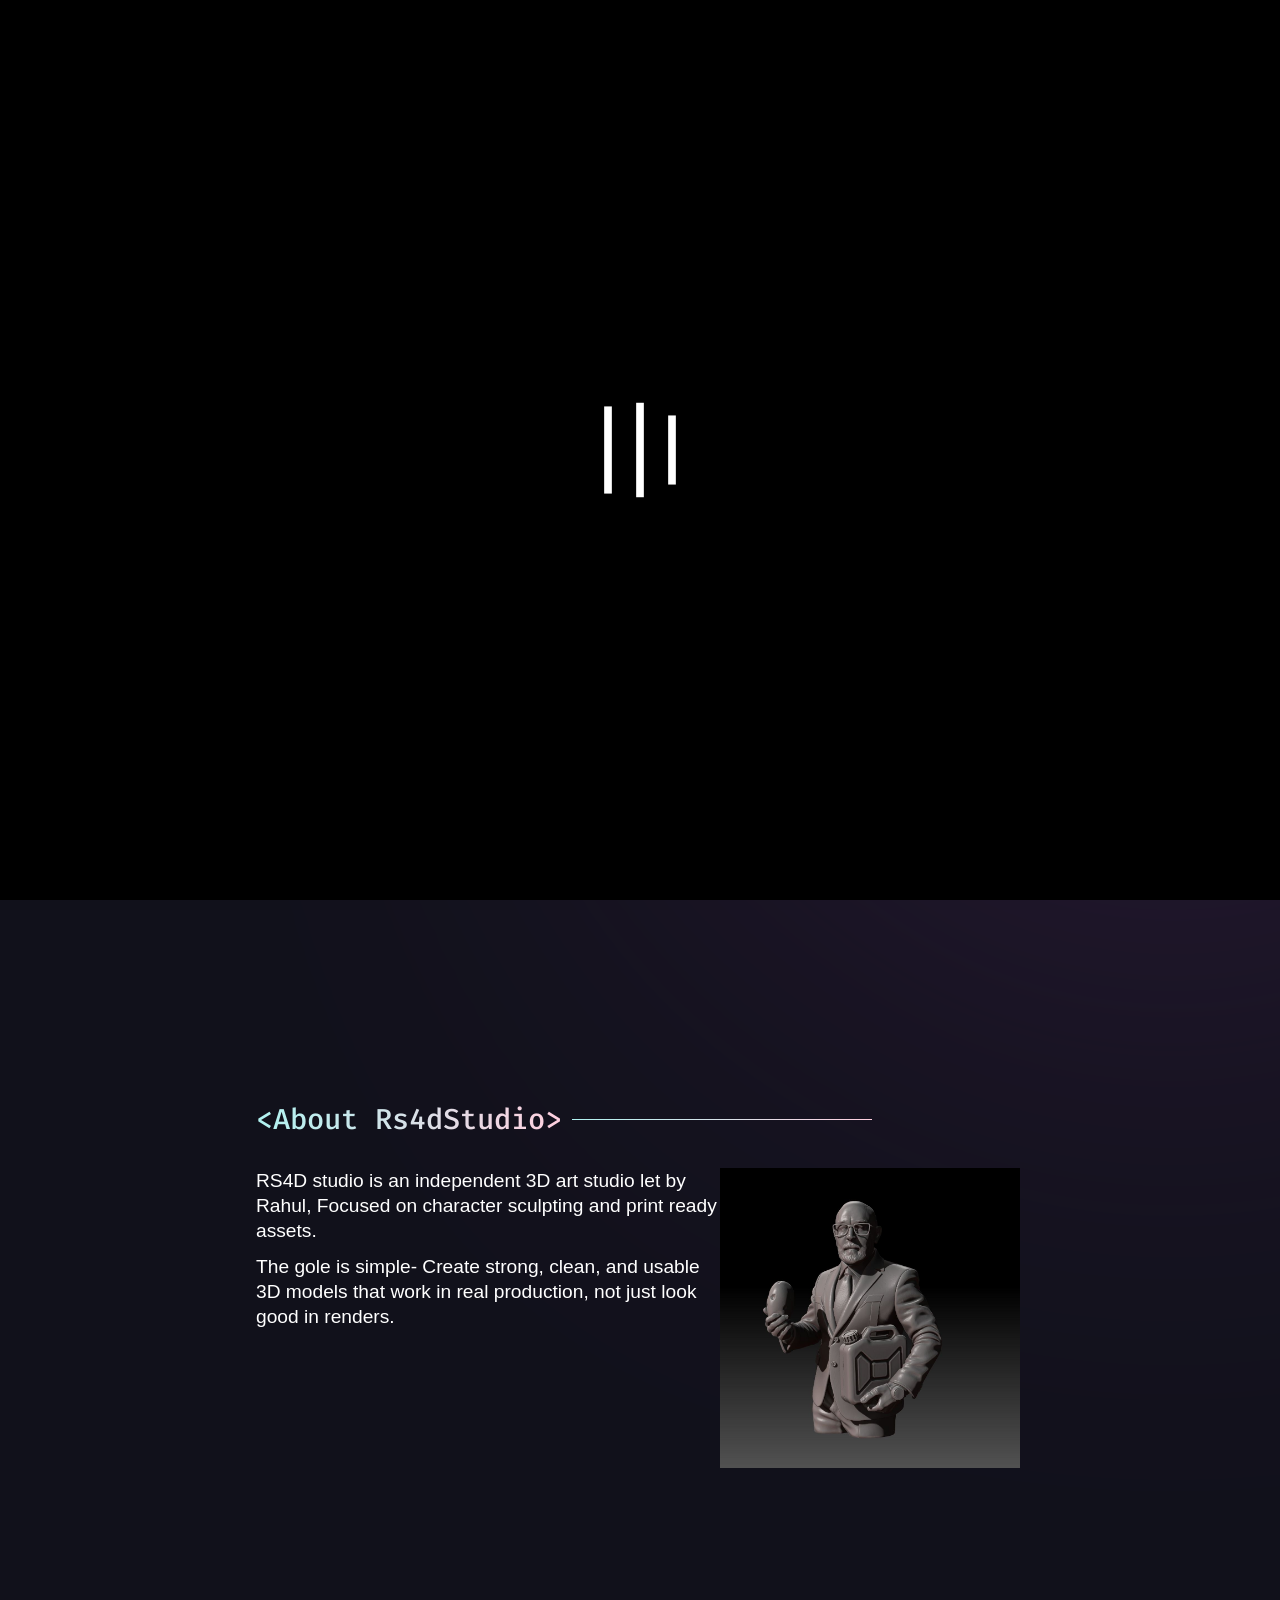
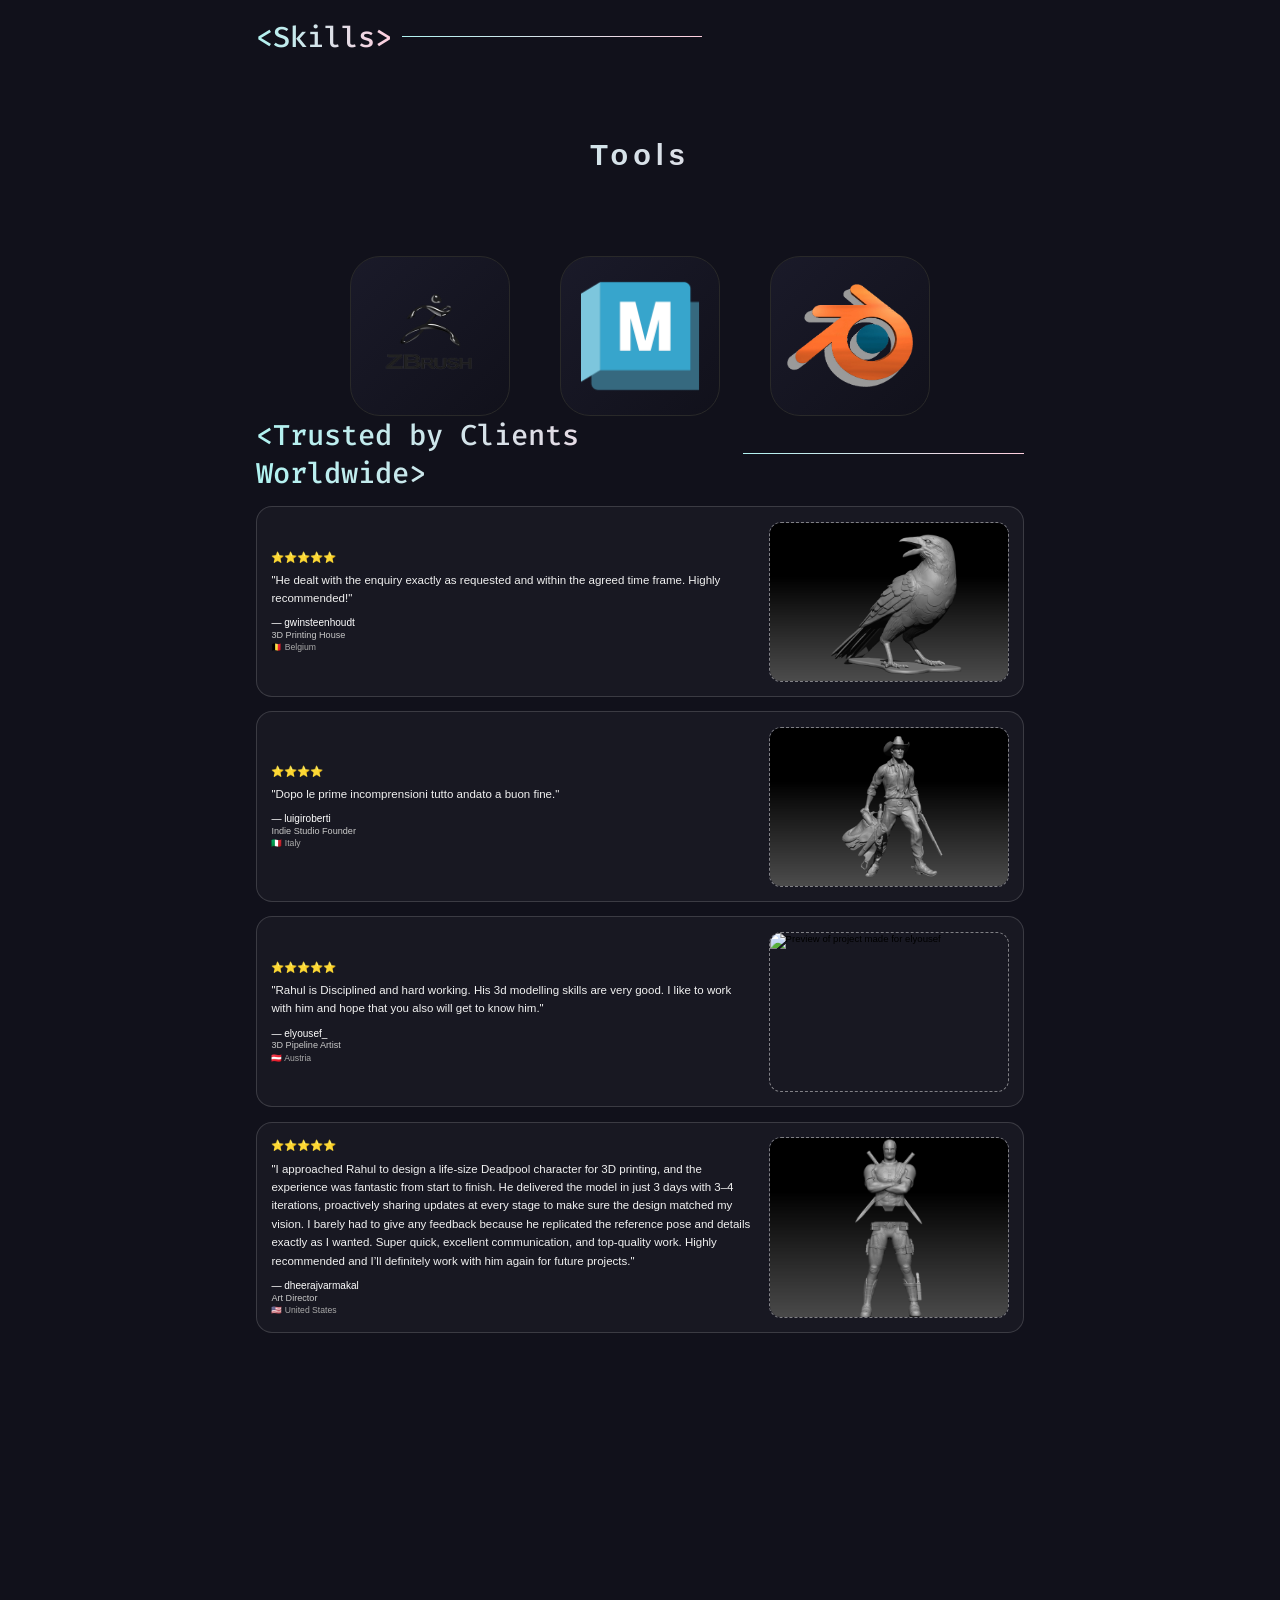
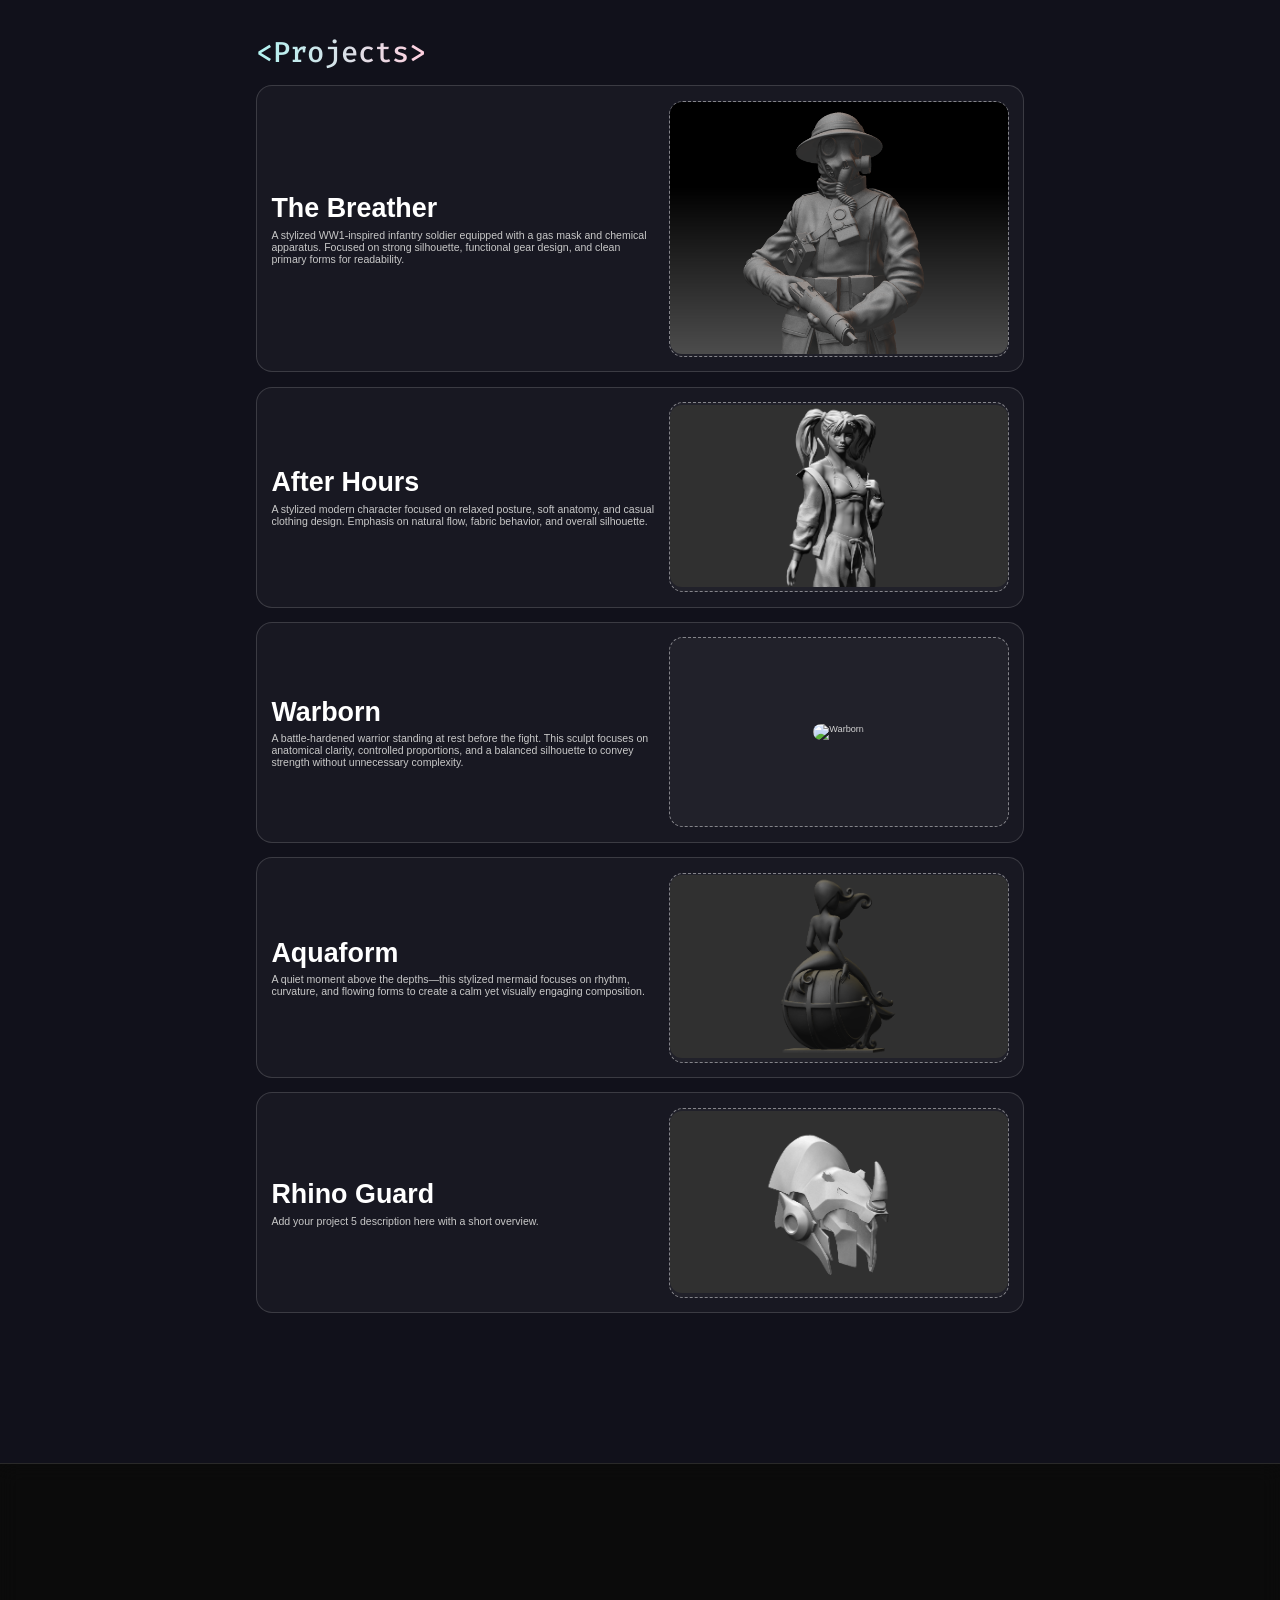
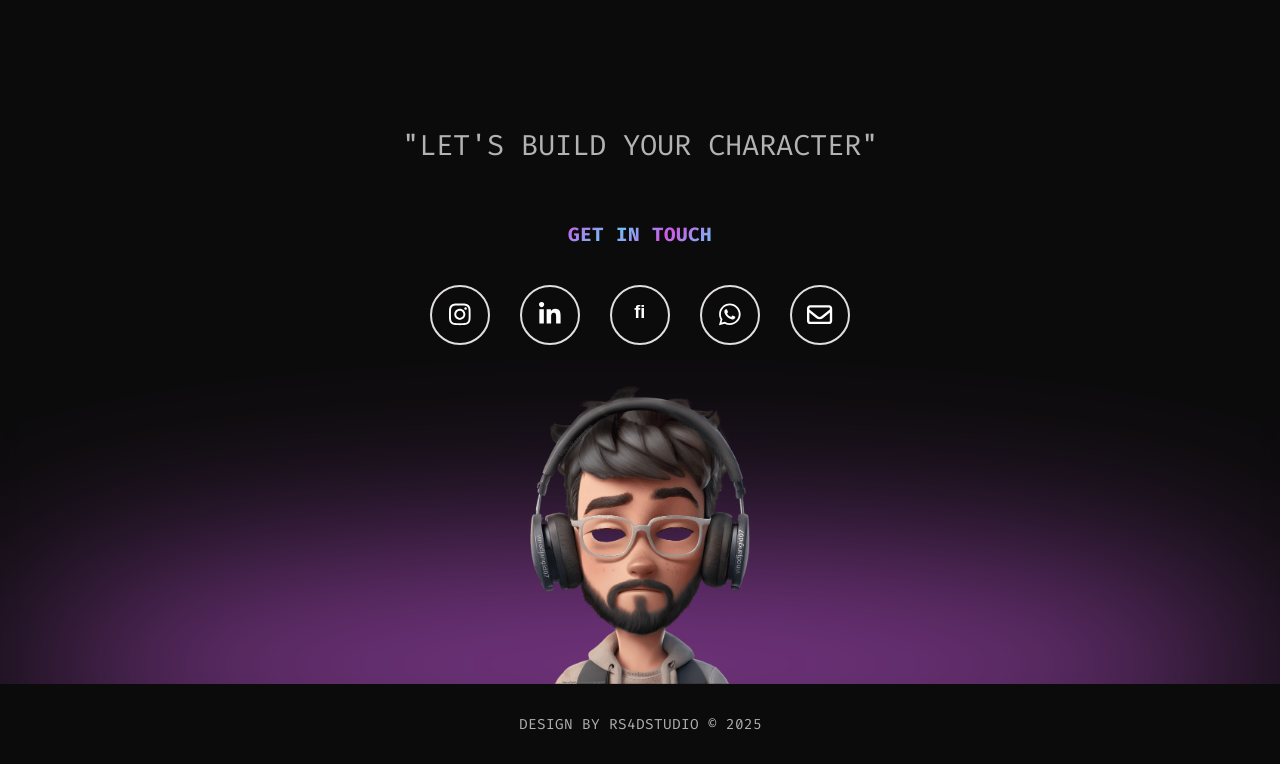
==== index.html @ 036a9aff "Update index.html" ====
<!DOCTYPE html>
<html lang="en">
<!-- 

██╗░░░██╗██╗███╗░░██╗░█████╗░██████╗░
██║░░░██║██║████╗░██║██╔══██╗██╔══██╗
╚██╗░██╔╝██║██╔██╗██║██║░░██║██║░░██║
░╚████╔╝░██║██║╚████║██║░░██║██║░░██║
░░╚██╔╝░░██║██║░╚███║╚█████╔╝██████╔╝
░░░╚═╝░░░╚═╝╚═╝░░╚══╝░╚════╝░╚═════╝░
░░░░░██╗░█████╗░███╗░░██╗░██████╗░██╗██████╗░
░░░░░██║██╔══██╗████╗░██║██╔════╝░██║██╔══██╗
░░░░░██║███████║██╔██╗██║██║░░██╗░██║██║░░██║
██╗░░██║██╔══██║██║╚████║██║░░╚██╗██║██║░░██║
╚█████╔╝██║░░██║██║░╚███║╚██████╔╝██║██████╔╝
░╚════╝░╚═╝░░╚═╝╚═╝░░╚══╝░╚═════╝░╚═╝╚═════╝░
What are you doing here?! you sneaky developer...
-->

<head>
  <!-- don't forget to remove this >>>>(google tag manager) script, if you are using this page/code -->
  <!-- don't forget to remove this >>>>(google tag manager) script, if you are using this page/code -->
  <!-- don't forget to remove this >>>>(google tag manager) script, if you are using this page/code -->
  <!-- don't forget to remove this >>>>(google tag manager) script, if you are using this page/code -->
  <!-- Google tag (gtag.js) -->
  <script async src="https://www.googletagmanager.com/gtag/js?id=G-YMWDE0VTD3"></script>
  <script>
    window.dataLayer = window.dataLayer || [];
    function gtag() {
      dataLayer.push(arguments);
    }
    gtag("js", new Date());

    gtag("config", "G-YMWDE0VTD3");
  </script>
  <!-- don't forget to remove this >>(google site verification meta tag) tag, if you are using this page/code -->
  <!-- don't forget to remove this >>(google site verification meta tag) tag, if you are using this page/code -->
  <!-- don't forget to remove this >>(google site verification meta tag) tag, if you are using this page/code -->
  <!-- don't forget to remove this >>(google site verification meta tag) tag, if you are using this page/code -->
  <meta name="google-site-verification" content="zMNl24ruDnyqiliYwKNU_r09OkPCDKz0kMBtF9nqiCc" />
  <!-- don't forget to remove this >>(google site verification meta tag) tag, if you are using this page/code -->
  <!-- don't forget to remove this >>(google site verification meta tag) tag, if you are using this page/code -->
  <!-- don't forget to remove this >>(google site verification meta tag) tag, if you are using this page/code -->

  <meta charset="UTF-8" />
  <meta http-equiv="X-UA-Compatible" content="IE=edge" />
  <meta name="viewport" content="width=device-width, initial-scale=1.0" />
  <meta name="robots" content="index, follow" />
  <meta name="theme-color" content="#000" />
  <meta name="description"
    content="RS4D STUDIO|3D ARTS, Visit and know about me & my projects/designs. I value simple content structure, clean design patterns, and thoughtful interactions." />
  <meta name="keywords"
    content="vinod jangid,vinod jangid portfolio,Vinod Jangid Portfolio,vinodjangid,vinod jangid site,Vinod Jangid Site,vinod jangid me,vinod jangid web,vinod jangid github,vinodjangid site,vinodjangid uiverse,uiverse,vinod jangid uiverse,vinod jangid frontend developer,frontend developer,vinod jangid jaipur,vinod jaipur" />
  <meta name="author" content="Vinod Jangid" />
   <meta property="og:image" content="https://rs4dstudio.com/src/png/Preview-card-min.png" />
  <meta property="og:title" content="Vinod Jangid | Portfolio" />
  <meta property="og:description"
    content="Hi! My name is Vinod. I'm a web developer and digital visual artist. Visit and know about me & my projects/designs. I value simple content structure, clean design patterns, and thoughtful interactions." />

 <meta property="og:url" content="https://rs4dstudio.com" />
  <meta property="og:site_name" content="Vinod Jangid Portfolio" />

  <meta name="twitter:card" content="summary_large_image" />
  <meta name="twitter:site" content="@Vinod_Jangid07" />
  <meta name="twitter:title" content="Vinod Jangid | Portfolio" />
  <meta name="twitter:description"
  content="Hi! My name is Vinod. I'm a web developer and digital visual artist. Visit and know about me & my projects/designs. I value simple content structure, clean design patterns, and thoughtful interactions." />
  <meta name="twitter:image" content="https://rs4dstudio.com/src/png/Preview-card-min.png" />
  <title>RS4D STUDIO | 3D ARTS</title>
  <link rel="canonical" href="https://rs4dstudio.com/" />
  <link rel="icon" type="image/x-icon" href="src/png/logo.png" />
  <!-- aos cdn -->
  <link rel="stylesheet" href="https://unpkg.com/aos@next/dist/aos.css" />
  <!-- stylesheet -->
  <link rel="stylesheet" href="style.css" />
  <!-- google fonts-->
  <link rel="stylesheet"
    href="https://fonts.googleapis.com/css2?family=Passions+Conflict&family=Orbitron&family=Fira+Code&family=Six+Caps" />

<body class="body">
  <audio loop="" id="audioPlayer" style="display: none">
    <source src="src/mp3/preloader.mp3" type="audio/mp3" />
  </audio>
  <div id="preloader"></div>
  <noscript>Allow Javascript</noscript>

  <header>
    <div class="cursor-inner" id="cursor-inner"></div>
    <div class="cursor-outer" id="cursor-outer"></div>

    <div class="navbar" id="navbar">
      <div class="hey">Hey!</div>
      <div class="logo" tabindex="0" aria-label="vinod jangid logo">
        <div class="logo-top">
          <img src="src/png/chota-villen.png" alt="animation-head" id="chota-villen"/>
        </div>
      </div>
      <div class="navbar-tabs" id="navbar-tabs">
        <ul class="navbar-tabs-ul">
          <li class="home activeThistab" class="navbar-tabs-li" data-aos="fade-down" data-aos-delay="100">
            <a href="#home" tabindex="0" aria-label="Home menu button">
              &#60;Home&#62;
            </a>
          </li>

          <li class="about" class="navbar-tabs-li" data-aos="fade-down" data-aos-delay="300">
            <a href="#about" aria-label="about menu button">
              &#60;AboutMe&#62;
            </a>
          </li>

          <li class="skills" class="navbar-tabs-li" data-aos="fade-down" data-aos-delay="500">
            <a href="#skills" aria-label="skills menu button">
              &#60;Skills&#62;
            </a>
          </li>

          <li class="projects" class="navbar-tabs-li" data-aos="fade-down" data-aos-delay="700">
            <a href="#projects" aria-label="projects menu button">
              &#60;Projects&#62;
            </a>
          </li>
        </ul>
      </div>
      <!-- navbar tabs ends -->
    </div>
  </header>
  <!-- header ends here -->

  <main>
    <!-- hamburger -->
    <div class="hamburger" id="hamburger" data-aos="fade">
      <div class="hamburgerbase">
        <button id="hamburger-button" onclick="hamburgerMenu()" tabindex="0" aria-label="Menu Button">
          <span class="burger-bar" id="burger-bar1"></span>
          <span class="burger-bar" id="burger-bar2"></span>
          <span class="burger-bar" id="burger-bar3"></span>
        </button>
      </div>
    </div>
    <!-- hamburger -->
    <div class="mobiletogglemenu" id="mobiletogglemenu">
      <ul class="mobile-navbar-tabs-ul" id="mobile-ul">
        <li id="home-mobile-tab" class="mobile-navbar-tabs-li home activeThismobiletab" onclick="hidemenubyli()">
          <a href="#home" tabindex="0" aria-label="Home menu button">
            &#60;Home&#62;
          </a>
        </li>

        <li id="aboutme-mobile-tab" class="mobile-navbar-tabs-li about" onclick="hidemenubyli()">
          <a href="#about" tabindex="0" aria-label="about menu button">
            &#60;AboutMe&#62;
          </a>
        </li>
        <li id="skills-mobile-tab" class="mobile-navbar-tabs-li skills" onclick="hidemenubyli()">
          <a href="#skills" tabindex="0" aria-label="skills menu button">
            &#60;Skills&#62;
          </a>
        </li>
        <li id="projects-mobile-tab" class="mobile-navbar-tabs-li projects" onclick="hidemenubyli()">
          <a href="#projects" tabindex="0" aria-label="projects menu button">
            &#60;Projects&#62;
          </a>
        </li>
      </ul>
    </div>
    <!-- mobile toggle menu ends -->
   <section class="landing-page-container" id="home">
      <div class="blob"></div>

      <div class="text-content">
        <article id="hello-friend" data-aos="fade-up" data-aos-delay="0">
         
        </article>
        <article id="name" data-aos="fade-up" data-aos-delay="200">
          <p class="jello">R</p>
          <p class="jello">S</p>
          <p class="jello">4</p>
          <p class="jello">D</p>
          &nbsp;
          <p class="jello">S</p>
          <p class="jello">T</p>
          <p class="jello">U</p>
          <p class="jello">D</p>
          <p class="jello">I</p>
          <p class="jello">O</p>
        </article>

        <article id="work" data-aos="fade-up" data-aos-delay="400">
          <div>
            <p class="jello">S</p>
            <p class="jello">c</p>
            <p class="jello">u</p>
            <p class="jello">l</p>
            <p class="jello">p</p>
            <p class="jello">t</p>
            <p class="jello">e</p>
            <p class="jello">d</p>
          </div>
          <div>
            <p class="jello">a</p>
            <p class="jello">s</p>
            <p class="jello">s</p>
            <p class="jello">e</p>
            <p class="jello">t</p>
            <p class="jello">s</p>
          </div>
          <div>
            <p class="jello">F</p>
            <p class="jello">o</p>
            <p class="jello">r</p>
          </div>
          <div>
            <p class="jello">G</p>
            <p class="jello">a</p>
            <p class="jello">m</p>
            <p class="jello">e</p>
            <p class="jello">s</p>
          </div>
          <div>
             <p class="jello">&amp;</p>
          </div>
          <div>
            <p class="jello">3</p>
            <p class="jello">D</p>
          </div>
          <div>
            <p class="jello">P</p>
            <p class="jello">r</p>
            <p class="jello">i</p>
            <p class="jello">n</p>
            <p class="jello">t</p>
            <p class="jello">i</p>
            <p class="jello">n</p>
            <p class="jello">g</p>
          </div>
        </article>
        <p id="info-para" data-aos="fade-up" data-aos-delay="600">
           Production ready Character sculpts with strong anatomy, clean topology and print ready detailing.
        </p>
        <div class="contact-btn-div" data-aos="fade-up" data-aos-delay="800">
          <a href="mailto:rs4d.studio@gmail.com" tabindex="-1">
            <button class="letsTalkBtn">
              <p class="letsTalkBtn-text">START A PROJECT</p>
              <span class="letsTalkBtn-BG"></span>
            </button></a>
          <div class="setting-container" id="setting-container">
            <input type="checkbox" id="switchforsetting" onclick="settingtoggle()" />

            <label for="switchforsetting" class="needtobeinvert" id="labelforsetting" tabindex="0"
              aria-label="settings for sound and appearance"></label>

            <div class="visualmodetogglebuttoncontainer" id="visualmodetogglebuttoncontainer">
              <input type="checkbox" id="switchforvisualmode" onclick="visualmode()" />
              <label for="switchforvisualmode" id="labelforvisualmode" tabindex="0"
                aria-label="switch appearance"></label>
            </div>
            
            </div>
          </div>
          <!-- setting div ends -->
        </div>
        <!-- contact-btn-div -->
      </div>
     
    </section>
    <!-- landing page ends here -->
    <section class="about-section-container" id="about" data-aos="fade-up">
      <div class="about-section">
        <div class="section-heading">
          <h2 class="section-heading-article" tabindex="0" aria-label="About me heading">
            &#60;About Rs4dStudio&#62;
          </h2>
          <p class="sectionHeadingP"></p>
        </div>

        <div class="info-dp-section">
          <div class="about-info">
            <p tabindex="0">
              RS4D studio is an independent 3D art studio let by Rahul, Focused on character sculpting and print ready assets.
            </p>
            <br />
            <p tabindex="0">
              The gole is simple- Create strong, clean, and usable 3D models that work in real production, not just look good in renders.  
            </p>
             <!-- Resume button -->
      
          </div>

          <div class="dp" data-aos="fade-up">
            <img src="src/webp/1180.jpg" alt="Vinod Jangid" tabindex="0" aria-label="image of vinod" />
          </div>
        </div>
      </div>
    </section>
    <!-- about section ends  -->

    <section class="skills-section-container" id="skills">
      <div class="skills-section">
        <div class="section-heading" data-aos="fade-up">
          <h2 class="section-heading-article" tabindex="0" aria-label="skills heading">
            &#60;Skills&#62;
          </h2>
          <p class="sectionHeadingP"></p>
        </div>

        <div class="frontend-dev-section">
          <h3 class="frontend-dev-heading" data-aos="fade-up" tabindex="0"
            aria-label="As a frontend a developer these are the skills i have">
            Tools
          </h3>
          <ul class="tech-stack-wrapper">
            <li class="tech-stack-box" data-aos="fade-up">
              <img src="./src/png/zbrush.png" alt="Html skill" class="tech-stack-logo" />
              <span class="tooltip">Zbrush</span>
            </li>

            <li class="tech-stack-box" data-aos="fade-up">
              <img src="./src/png/maya.png" alt="css skill" class="tech-stack-logo" />
              <span class="tooltip">Maya</span>
            </li>

            <li class="tech-stack-box" data-aos="fade-up">
              <img src="./src/png/Blender.png" alt="js skill" class="tech-stack-logo" />
              <span class="tooltip">Blender</span>
            </li>
            </li>
          </ul>
        </div>
      </div>
    </section>
    <!-- skills section ends -->
      <section class="testimonial-section-container" id="testimonials">
      <div class="testimonial-section">
        <div class="section-heading" data-aos="fade-up">
          <h2 class="section-heading-article" tabindex="0" aria-label="Testimonials heading">&#60;Trusted by Clients Worldwide&#62;</h2>
          <p class="sectionHeadingP"></p>
        </div>

        <div class="testimonial-list">
          <article class="testimonial-card" data-aos="fade-up">
            <div class="testimonial-copy">
              <p class="testimonial-stars" aria-label="5 star review">⭐️⭐️⭐️⭐️⭐️</p>
              <blockquote class="testimonial-quote">"He dealt with the enquiry exactly as requested and within the agreed time frame. Highly recommended!"</blockquote>
              <p class="testimonial-name">— gwinsteenhoudt </p>
              <p class="testimonial-role">3D Printing House</p>
              <p class="testimonial-country"><span aria-hidden="true">🇧🇪</span> Belgium</p>
            </div>
            <img src="src/renders/1332.png" alt="Preview of project made for gwinsteenhoudt" class="testimonial-preview-image">
          </article>

          <article class="testimonial-card" data-aos="fade-up">
            <div class="testimonial-copy">
              <p class="testimonial-stars" aria-label="5 star review">⭐️⭐️⭐️⭐️</p>
              <blockquote class="testimonial-quote">"Dopo le prime incomprensioni tutto andato a buon fine."</blockquote>
              <p class="testimonial-name">— luigiroberti </p>
              <p class="testimonial-role">Indie Studio Founder</p>
              <p class="testimonial-country"><span aria-hidden="true">🇮🇹</span> Italy</p>
            </div>
            <img src="src/renders/1340.png" alt="Preview of project made for luigiroberti" class="testimonial-preview-image">
          </article>

          <article class="testimonial-card" data-aos="fade-up">
            <div class="testimonial-copy">
              <p class="testimonial-stars" aria-label="5 star review">⭐️⭐️⭐️⭐️⭐️</p>
              <blockquote class="testimonial-quote">"Rahul is Disciplined and hard working. His 3d modelling skills are very good. I like to work with him and hope that you also will get to know him."</blockquote>
              <p class="testimonial-name">— elyousef_</p>
              <p class="testimonial-role">3D Pipeline Artist</p>
              <p class="testimonial-country"><span aria-hidden="true">🇦🇹</span> Austria</p>
            </div>
            <img src="src/renders/1304.png" alt="Preview of project made for elyousef" class="testimonial-preview-image">
          </article>

          <article class="testimonial-card" data-aos="fade-up">
            <div class="testimonial-copy">
              <p class="testimonial-stars" aria-label="5 star review">⭐️⭐️⭐️⭐️⭐️</p>
              <blockquote class="testimonial-quote">"I approached Rahul to design a life-size Deadpool character for 3D printing, and the experience was fantastic from start to finish.
                He delivered the model in just 3 days with 3–4 iterations, proactively sharing updates at every stage to make sure the design matched my vision.
                I barely had to give any feedback because he replicated the reference pose and details exactly as I wanted. Super quick, excellent communication, and top-quality work.
                Highly recommended and I’ll definitely work with him again for future projects."</blockquote>
              <p class="testimonial-name">— dheerajvarmakal</p>
              <p class="testimonial-role">Art Director</p>
              <p class="testimonial-country"><span aria-hidden="true">🇺🇸</span> United States</p>
            </div>
            <img src="src/renders/986.png" alt="Preview of project made for dheerajvarmakal" class="testimonial-preview-image">
          </article>
        </div>
      </div>
    </section>
             <!-- review section ends -->
    <section class="projects-section-container" id="projects">
      <div class="projects-section-div">
        <div class="section-heading" data-aos="fade-up">
          <h2 class="section-heading-article" tabindex="0" aria-label="My projects starts from here">&#60;Projects&#62;</h2>
        </div>
       
             <div class="projects-list">
          <article class="project-row" data-aos="fade-up">
            <div class="project-copy">
              <h3 class="project-title">The Breather</h3>
              <p class="project-text">A stylized WW1-inspired infantry soldier equipped with a gas mask and chemical apparatus. Focused on strong silhouette, functional gear design, and clean primary forms for readability.</p>
            </div>
             <button class="project-preview-card" type="button" onclick="openProjectModal('The Breather')" aria-label="Open project 1 preview">
              <img src="src/renders/1455.png" alt="The Breather" class="project-preview-image">
               
            </button>
          </article>
          <article class="project-row" data-aos="fade-up">
            <div class="project-copy">
              <h3 class="project-title">After Hours</h3>
              <p class="project-text">A stylized modern character focused on relaxed posture, soft anatomy, and casual clothing design. Emphasis on natural flow, fabric behavior, and overall silhouette.</p>
            </div>
             <button class="project-preview-card" type="button" onclick="openProjectModal('After Hours')" aria-label="Open project 2 preview">
              <img src="src/renders/1467.png" alt="After Hours" class="project-preview-image">
               
            </button>
          </article>
          <article class="project-row" data-aos="fade-up">
            <div class="project-copy">
              <h3 class="project-title">Warborn</h3>
              <p class="project-text">A battle-hardened warrior standing at rest before the fight. This sculpt focuses on anatomical clarity, controlled proportions, and a balanced silhouette to convey strength without unnecessary complexity.</p>
            </div>
              <button class="project-preview-card" type="button" onclick="openProjectModal('Warborn')" aria-label="Open project 3 preview">
                <img src="src/renders/1450.png" alt="Warborn" class="project-preview-image">
                
            </button>
          </article>
          <article class="project-row" data-aos="fade-up">
            <div class="project-copy">
              <h3 class="project-title">Aquaform</h3>
              <p class="project-text">A quiet moment above the depths—this stylized mermaid focuses on rhythm, curvature, and flowing forms to create a calm yet visually engaging composition.</p>
            </div>
               <button class="project-preview-card" type="button" onclick="openProjectModal('Aquaform')" aria-label="Open project 4 preview">
               <img src="src/renders/1479.png" alt="Aquaform" class="project-preview-image">
                 
            </button>
          </article>
          <article class="project-row" data-aos="fade-up">
            <div class="project-copy">
              <h3 class="project-title">Rhino Guard</h3>
              <p class="project-text">Add your project 5 description here with a short overview.</p>
            </div>
            <button class="project-preview-card" type="button" onclick="openProjectModal('Rhino Guard')" aria-label="Open project 6 preview">
              <img src="src/renders/1475.png" alt="Rhino Guard" class="project-preview-image">
              
            </button>
          </article>
        </div>
        </div>
            <div id="project-modal" class="project-modal" aria-hidden="true">
        <button type="button" onclick="closeProjectModal()" class="project-modal-close" aria-label="Close project preview">&times;</button>
        <div class="project-modal-content" id="project-modal-content"></div>
      </div>
    </section>
    <script>
function openProjectModal(projectTitle) {
  const modal = document.getElementById("project-modal");
  const content = document.getElementById("project-modal-content");

  const projectMedia = {
    "The Breather": {
      images: [
        "src/renders/1452.png",
        "src/renders/1453.png",
        "src/renders/1454.png"
      ],
      videos: [
        "src/video/ww2.mp4"
      ]
    },
    "After Hours": {
      images: [
        "src/renders/1464.png",
        "src/renders/1465.png",
        "src/renders/1466.png",
      ],
      videos: [
        "src/video/s-girl.mp4"
      ]
    },
    "Warborn": {
      images: [
        "src/renders/1447.png",
        "src/renders/1448.png",
      ],
      videos: [
        "src/video/heroguy.mp4"
      ]
    },
    "Aquaform": {
      images: [
        "src/renders/1478.png",
        "src/renders/1480.png",
      ],
      videos: [
        "src/video/speargirl.mp4"
      ]
    },
    "Rhino Guard": {
      images: [
        "src/renders/1476.png",
        "src/renders/1477.png",
      ],
      videos: [
        "src/video/helmet.mp4"
      ]
    },
  };

  const media = projectMedia[projectTitle] || { images: [], videos: [] };

  const imagesHtml = media.images
    .map(src => `<img src="${src}" alt="${projectTitle} image" class="project-modal-image">`)
    .join("");

  const videosHtml = media.videos
    .map(src => `<video controls class="project-modal-video"><source src="${src}" type="video/mp4"></video>`)
    .join("");

  content.innerHTML = `
    <h3 class="project-modal-title">${projectTitle}</h3>
    <div class="project-modal-media">${imagesHtml}${videosHtml}</div>
  `;

  modal.classList.add("active");
  modal.setAttribute("aria-hidden", "false");
}

function closeProjectModal() {
  const modal = document.getElementById("project-modal");
  modal.classList.remove("active");
  modal.setAttribute("aria-hidden", "true");
}
</script>
  </main>
  <!-- main ends here -->

  <footer id="footer">
    <button class="fas" id="backtotopbutton" onclick="scrolltoTopfunction()">
      <article aria-label="Back to top">&#8592;BACK TO TOP</article>
    </button>
    <div class="footer-background">
      <div class="footer-blob"></div>
    </div>
    <div class="footer-foreground">
      <div class="footercontainer">
        <div class="two-words">
          <article tabindex="0" aria-label="Learning, Living, and Leveling Up, my quote">
            "LET'S BUILD YOUR CHARACTER"
          </article>
        </div>
        <div class="social-media-container">
          <div class="getintouch-heading">
            <article>GET IN TOUCH</article>
          </div>
          <div class="logos">
            <a href="https://www.instagram.com/rs_4d_/" target="_blank" tabindex="0"
              aria-label="My instagram"><svg viewBox="0 0 448 512" class="SocialHandle">
                <path
                  d="M224.1 141c-63.6 0-114.9 51.3-114.9 114.9s51.3 114.9 114.9 114.9S339 319.5 339 255.9 287.7 141 224.1 141zm0 189.6c-41.1 0-74.7-33.5-74.7-74.7s33.5-74.7 74.7-74.7 74.7 33.5 74.7 74.7-33.6 74.7-74.7 74.7zm146.4-194.3c0 14.9-12 26.8-26.8 26.8-14.9 0-26.8-12-26.8-26.8s12-26.8 26.8-26.8 26.8 12 26.8 26.8zm76.1 27.2c-1.7-35.9-9.9-67.7-36.2-93.9-26.2-26.2-58-34.4-93.9-36.2-37-2.1-147.9-2.1-184.9 0-35.8 1.7-67.6 9.9-93.9 36.1s-34.4 58-36.2 93.9c-2.1 37-2.1 147.9 0 184.9 1.7 35.9 9.9 67.7 36.2 93.9s58 34.4 93.9 36.2c37 2.1 147.9 2.1 184.9 0 35.9-1.7 67.7-9.9 93.9-36.2 26.2-26.2 34.4-58 36.2-93.9 2.1-37 2.1-147.8 0-184.8zM398.8 388c-7.8 19.6-22.9 34.7-42.6 42.6-29.5 11.7-99.5 9-132.1 9s-102.7 2.6-132.1-9c-19.6-7.8-34.7-22.9-42.6-42.6-11.7-29.5-9-99.5-9-132.1s-2.6-102.7 9-132.1c7.8-19.6 22.9-34.7 42.6-42.6 29.5-11.7 99.5-9 132.1-9s102.7-2.6 132.1 9c19.6 7.8 34.7 22.9 42.6 42.6 11.7 29.5 9 99.5 9 132.1s2.7 102.7-9 132.1z" />
              </svg></a>

            <a href="https://www.linkedin.com/in/rs4d/" target="_blank"
              aria-label="My Linkdin"><svg class="SocialHandle" viewBox="0 0 448 512">
                <path
                  d="M100.28 448H7.4V148.9h92.88zM53.79 108.1C24.09 108.1 0 83.5 0 53.8a53.79 53.79 0 0 1 107.58 0c0 29.7-24.1 54.3-53.79 54.3zM447.9 448h-92.68V302.4c0-34.7-.7-79.2-48.29-79.2-48.29 0-55.69 37.7-55.69 76.7V448h-92.78V148.9h89.08v40.8h1.3c12.4-23.5 42.69-48.3 87.88-48.3 94 0 111.28 61.9 111.28 142.3V448z" />
              </svg></a>
              <a href="https://www.fiverr.com/s/Ldj2aAa" target="_blank" aria-label="My Fiverr"><svg class="SocialHandle" viewBox="0 0 24 24">
                <circle cx="12" cy="12" r="11" fill="none"/>
                <text x="12" y="15" text-anchor="middle" font-size="20" font-weight="700" font-family="Arial, sans-serif">fi</text>
              </svg></a>
 
             <a href="https://wa.me/918942947517?text=Hi%20I%20saw%20your%20work%20and%20want%20to%20discuss%20a%203D%20project" target="_blank" aria-label="My WhatsApp"><svg class="SocialHandle" viewBox="0 0 448 512">
                <path d="M380.9 97.1C339 55.1 283.2 32 223.9 32c-122.4 0-221.7 99.3-221.7 221.7 0 39.1 10.2 77.3 29.6 111L0 480l118.7-31.1c32.6 17.7 69.3 27 106.1 27h.1c122.3 0 224.1-99.3 224.1-221.7 0-59.3-23.1-115-65.1-157zm-157 341.6c-33.2 0-65.7-8.9-94-25.7l-6.7-4-70.4 18.5 18.8-68.6-4.4-7c-18.5-29.4-28.2-63.4-28.2-98.2 0-101.7 82.8-184.5 184.6-184.5 49.3 0 95.6 19.2 130.4 54.1 34.8 34.9 56.2 81.2 56.1 130.5 0 101.8-84.9 184.9-186.2 184.9zm101.5-138.2c-5.5-2.8-32.8-16.1-37.9-17.9-5.1-1.9-8.8-2.8-12.5 2.8-3.7 5.6-14.3 17.9-17.6 21.5-3.2 3.7-6.5 4.2-12 1.4-32.6-16.3-54-29.1-75.5-66-5.7-9.8 5.7-9.1 16.3-30.3 1.8-3.7.9-7-0.5-9.8-1.4-2.8-12.5-30.1-17.1-41.3-4.5-10.8-9.1-9.3-12.5-9.5-3.2-.2-7-.2-10.6-.2-3.7 0-9.8 1.4-14.9 7-5.1 5.6-19.5 19.1-19.5 46.5 0 27.4 20 53.9 22.8 57.7 2.8 3.7 39.4 60.1 95.5 84.3 35.5 15.3 49.4 16.6 67.2 14 10.8-1.6 32.8-13.4 37.4-26.3 4.6-12.8 4.6-23.8 3.2-26.3-1.3-2.4-5-3.8-10.5-6.5z"/>
              </svg></a>

             <a href="mailto:rs4d.studio@gmail.com" target="_blank" aria-label="My G mail"><svg id="GmailLogo"
   
                viewBox="0 0 512 512">
                <path
                  d="M64 112c-8.8 0-16 7.2-16 16v22.1L220.5 291.7c20.7 17 50.4 17 71.1 0L464 150.1V128c0-8.8-7.2-16-16-16H64zM48 212.2V384c0 8.8 7.2 16 16 16H448c8.8 0 16-7.2 16-16V212.2L322 328.8c-38.4 31.5-93.7 31.5-132 0L48 212.2zM0 128C0 92.7 28.7 64 64 64H448c35.3 0 64 28.7 64 64V384c0 35.3-28.7 64-64 64H64c-35.3 0-64-28.7-64-64V128z" />
              </svg></a>
          </div>
        </div>
        <div class="footer-avatar-container">
       <img src="src/png/footer-avatar-vinod.png" alt="RS4D Studio avatar" class="footer-avatar-img" />  
        </div>
        <div class="footer-bottom">
          <article>
           DESIGN BY RS4DSTUDIO
            &#169; 2025
          </article>
        </div>
      </div>
    </div>
  </footer>
  <!-- footer ends here -->

  <script src="main.js"></script>

  <script src="https://unpkg.com/aos@next/dist/aos.js"></script>
  <script>
    AOS.init();
  </script>

  <script>
    function openURL() {
      var url = "src/pdf/Vinod's Resume.pdf";

      window.open(url, "_blank");
    }
  </script>

  <script>
    const cursorInner = document.getElementById("cursor-inner");
    const cursorOuter = document.getElementById("cursor-outer");
    const links = document.querySelectorAll("a,label,button");

    document.addEventListener("mousemove", function (e) {
      const posX = e.clientX;
      const posY = e.clientY;

      cursorInner.style.left = `${posX}px`;
      cursorInner.style.top = `${posY}px`;

      // cursorOuter.style.left = `${posX}px`;
      // cursorOuter.style.top = `${posY}px`;

      cursorOuter.animate(
        {
          left: `${posX}px`,
          top: `${posY}px`,
        },
        { duration: 500, fill: "forwards" }
      );

      links.forEach((link) => {
        link.addEventListener("mouseenter", () => {
          cursorInner.classList.add("hover");
          cursorOuter.classList.add("hover");
        });
        link.addEventListener("mouseleave", () => {
          cursorInner.classList.remove("hover");
          cursorOuter.classList.remove("hover");
        });
      });
    });
  </script>

</body>

</html>
---- style.css ----
#labelforsetting,
#labelforvisualmode,
#switchforvisualmode:checked+#labelforvisualmode {
    background-repeat: no-repeat;
    background-position: center
}

#labelforsetting,
#labelforsound {
    height: 40px;
    background-size: 60%
}

#preloader,
.invertapplied,
.invertsettinglabel {
    filter: invert(1)
}

#preloader,
noscript {
    width: 100%;
    height: 100%
}

body,
noscript {
    background-color: var(--color-dark-mode)
}

.main,
body {
    overflow-x: hidden
}

#backtotopbutton article,
:root {
    font-family: Whitney, -apple-system, BlinkMacSystemFont, Segoe UI, Roboto, Helvetica, Arial, sans-serif
}

.eye,
.image-div,
.logo,
.navbar,
.project-box,
.resume-btn,
footer {
    overflow: hidden
}

.cta,
.github-redirect,
.navbar-tabs-ul a {
    text-decoration: none
}

#GmailLogo,
.sign svg path {
    fill: white
}

* {
    box-sizing: border-box;
    margin: 0;
    padding: 0;
    -webkit-user-select: none;
    -moz-user-select: none;
    -ms-user-select: none;
    user-select: none;
    -webkit-tap-highlight-color: transparent
}

::selection {
    background-color: transparent
}

::-moz-selection {
    background: 0 0
}

html {
    font-size: 62.5%;
    scroll-behavior: smooth;
    text-rendering: optimizeLegibility;
    -webkit-font-smoothing: antialiased
}

:root {
    cursor: default;
    --color-white: #fff;
    --color-black: #000;
    --color-dark-mode: #11111b;
    --color-light-mode: #ece7e1;
    --color-ddd-color: #ddd;
    --color-gray: #c4c4c4;
    --color-purple: #8000ff;
    --color-light-purple: #cf59e6;
    --color-light-blue: #6bc5f8;
    --color-navbarBorder-dark: #e2e2e207;
    --color-shadowDark: rgba(0, 0, 0, 0.137);
    --static-heading-gradient-blue: #b0f3f1;
    --static-heading-gradient-pink: #ffcfdf;
    --tech-stack-box-first-color: #1a1a29;
    --tech-stack-box-second-color: rgba(27, 27, 40, 0);
    --tech-stack-box-border-color: #292929
}

#hello-friend,
.footer-bottom article,
.getintouch-heading article,
.language-speak article,
.navbar-tabs-ul li,
.two-words article {
    font-family: fira code
}

::-webkit-scrollbar {
    width: 5px
}

::-webkit-scrollbar-track {
    background: #0a0a10
}

::-webkit-scrollbar-thumb {
    background-color: #8000ff
}

.cursor-inner {
    width: 8px;
    height: 8px;
    background-color: var(--color-light-blue)
}

.cursor-outer {
    width: 35px;
    height: 35px;
    border: 2px solid #fff
}

.cursor-inner,
.cursor-outer {
    position: fixed;
    top: 0;
    left: 0;
    transform: translate(-50%, -50%);
    border-radius: 50%;
    z-index: 9999;
    pointer-events: none
}

.setting-container,
.settingactivate {
    transform-origin: left;
    transition-duration: .5s
}

.cursor-inner.hover {
    width: 25px;
    height: 25px;
    transition: .2s;
    mix-blend-mode: difference
}

.cursor-outer.hover {
    width: 50px;
    height: 50px;
    transition: .2s
}

.activeThistab:before,
.navbar-tabs-ul li:hover:before {
    background-color: var(--color-white);
    height: 10px;
    width: 10px;
    left: -20px
}

.light-mode {
    --color-dark-mode: #ece7e1;
    --color-black: #fff;
    --color-white: #000;
    --color-ddd-color: rgb(31, 31, 31);
    --color-navbarBorder-dark: #d1d6eb;
    --static-heading-gradient-blue: #0f7878;
    --static-heading-gradient-pink: #f09bb9;
    --color-shadowDark: #e2ddd7;
    --tech-stack-box-first-color: #e7e2db;
    --tech-stack-box-second-color: #ece7e100;
    --tech-stack-box-border-color: #dad5cf
}

.setting-container {
    width: 60px;
    height: 50px;
    margin-left: 50px;
    display: flex;
    align-items: center;
    gap: 30px;
    padding: 20px 0
}

#labelforsetting {
    width: 40px;
    display: flex;
    align-items: center;
    justify-content: center;
    padding: 0 20px;
    background-image: url(src/svg/settings-svgrepo-com.svg);
    transition-duration: .5s;
    cursor: pointer
}

.soundtogglebuttoncontainer,
.visualmodetogglebuttoncontainer {
    align-items: center;
    width: fit-content;
    transition-duration: .3s
}

.settingactivate {
    width: 200px
}

.visualmodetogglebuttoncontainer {
    height: fit-content;
    display: flex;
    justify-content: center;
    transform: translate(-50px) scale(0)
}

.visualmodeshow {
    transition-duration: .3s;
    transform: translate(0) scale(1)
}

#switchforsetting,
#switchforsound,
#switchforvisualmode,
.hamburger,
.mobiletogglemenu {
    display: none
}

#switchforsetting:checked+#labelforsetting {
    transform: rotate(180deg);
    transition-duration: .5s
}

#labelforvisualmode {
    position: relative;
    width: 40px;
    height: 40px;
    background-image: url(src/png/crescent-moon\ \(1\).png);
    background-size: 50%;
    transition-duration: .5s;
    cursor: pointer
}

#switchforvisualmode:checked+#labelforvisualmode {
    transform: rotate(360deg);
    transition-duration: .5s;
    background-image: url(src/png/sun.png);
    background-size: 60%
}

.soundtogglebuttoncontainer {
    height: fit-content;
    display: flex;
    justify-content: center;
    transform: translate(-130px) scale(0)
}

#labelforsound,
#preloader {
    display: flex;
    align-items: center;
    background-repeat: no-repeat;
    background-position: center
}

.soundmodeshow {
    transition-delay: .1s;
    transition-duration: .5s;
    display: inline-block;
    transform: translate(0) scale(1)
}

.logo,
.logo:hover {
    transition-duration: 1s
}

#labelforsound {
    position: relative;
    justify-content: center;
    width: 40px;
    background-image: url(src/svg/Mute_Icon.svg);
    cursor: pointer;
    transition-duration: .5s
}

#switchforsound:checked+#labelforsound {
    transition-duration: .5s;
    background-image: url(src/svg/Speaker_Icon.svg);
    background-size: 50%;
    background-repeat: no-repeat;
    background-position: center
}

header {
    width: 100%;
    height: 115px;
    display: flex;
    align-items: flex-end;
    justify-content: center
}

#preloader {
    background-color: #fff;
    position: fixed;
    z-index: 99999;
    justify-content: center;
    overflow-y: hidden;
    background-image: url(src/svg/Pulse-0.4s-200px.svg);
    background-size: 10%
}

.navbar,
noscript {
    display: flex;
    align-items: center;
    position: fixed
}

#name,
.getintouch-heading article {
    background: -webkit-linear-gradient(135deg, var(--color-light-blue), var(--color-light-purple), var(--color-light-blue), var(--color-light-purple));
    -webkit-text-fill-color: transparent
}

noscript {
    justify-content: center;
    font-size: 4rem;
    color: #fff;
    z-index: 999999
}

.fakenavbar {
    height: 0;
    width: 0%;
    background-color: transparent
}

.navbar {
    background-image: linear-gradient(to bottom right, var(--tech-stack-box-first-color), var(--tech-stack-box-second-color));
    backdrop-filter: blur(10px);
    height: 80px;
    width: 80%;
    padding: 0 20px;
    justify-content: space-between;
    z-index: 999;
    border: 1px solid var(--color-navbarBorder-dark);
    border-radius: 50px
}

.navbar-tabs,
.navbar-tabs-ul {
    height: 100%;
    align-items: center
}

.logo,
.navbar-tabs-ul li {
    position: relative;
    display: flex
}

.navbar-tabs {
    display: flex;
    width: 80%
}

.navbar-tabs-ul {
    width: 100%;
    display: flex;
    list-style: none;
    justify-content: flex-end;
    gap: 80px;
    color: var(--color-white)
}

.navbar-tabs-ul li {
    width: fit-content;
    height: 30px;
    text-align: center;
    align-items: center;
    justify-content: center;
    font-size: 1.5rem
}

.navbar-tabs-ul li:hover:before {
    content: "";
    position: absolute;
    border-radius: 5px;
    z-index: -1
}

.navbar-tabs-ul a {
    color: var(--color-white);
    font-weight: 100
}

.logo {
    width: 10%;
    height: 100%;
    flex-direction: column;
    align-items: center;
    justify-content: space-between;
    -webkit-user-select: none;
    -moz-user-select: none;
    -ms-user-select: none;
    user-select: none
}

.face,
.logo-top {
    width: 100%;
    align-items: center;
    display: flex
}

.hey {
    color: #fff;
    position: absolute;
    font-size: 2.5rem;
    font-weight: 300;
    background-color: #20222e;
    padding: 5px 10px;
    border-radius: 20px;
    left: 120px;
    bottom: 80px;
    opacity: 0
}

#hello-friend,
#work,
.about-info p,
.activeThistab,
.language-speak article {
    color: var(--color-white)
}

.blob,
.eye,
.pupil {
    border-radius: 50%
}

.popup {
    animation: 3s linear pop-up
}

@keyframes pop-up {
    from {
        bottom: -50px;
        left: 50px;
        opacity: 1
    }

    to {
        opacity: 0
    }
}

.logo-top {
    height: 100%;
    justify-content: center;
    transform-origin: bottom;
    position: relative
}

.activeThistab:before,
.face {
    content: "";
    position: absolute
}

.logo-top img {
    height: 100%;
    z-index: 2
}

.face {
    height: 74%;
    bottom: 0;
    justify-content: center;
    gap: 5px;
    z-index: 1;
    padding-left: 1px
}

.eye {
    width: 8px;
    height: 8px;
    display: flex;
    align-items: center;
    justify-content: center;
    background-color: #fff
}

.left-eye {
    box-shadow: -1px -2px 2px rgba(0, 0, 0, .589) inset
}

.right-eye {
    box-shadow: 1px 3px 2px rgba(0, 0, 0, .589) inset
}

.pupil {
    width: 3.5px;
    height: 3.5px;
    background: #241010
}

.logo:hover {
    transform: translateY(200px)
}

.activeThistab:before {
    border-radius: 50%;
    z-index: -1
}

.dp::after,
.dp::before {
    height: 300px;
    z-index: -2;
    content: ""
}

.main {
    width: 100%;
    height: fit-content;
    position: relative
}

.blob {
    position: absolute;
    right: -15%;
    top: 0;
    background-color: var(--color-light-purple);
    width: 600px;
    height: 100vh;
    filter: blur(300px);
    opacity: .3;
    animation: 1s linear infinite alternate-reverse breath
}

@keyframes breath {
    from {
        opacity: .3
    }

    to {
        opacity: .5
    }
}

.landing-page-container {
    width: 100%;
    height: calc(100vh - 115px);
    display: flex;
    flex-direction: row;
    align-items: center;
    justify-content: center;
    background-image: linear-gradient(rgba(10, 10, 16, .62), rgba(10, 10, 16, .62)), url("src/renders/1587.png");
    background-size: cover;
    background-position: center;
    background-repeat: no-repeat
}
.text-content {
    display: flex;
    flex-direction: column;
    width: 60%;
    height: 100%;
    align-items: flex-start;
    justify-content: center
}

#hello-friend {
    font-size: 3.5rem;
    font-weight: 600;
    width: fit-content;
    display: flex;
    align-items: flex-end
}

#name {
    font-size: 9rem;
    width: fit-content
}

#work {
    font-size: 7rem;
    width: fit-content
}

#name,
#work,
.letsTalkBtn-text {
    display: flex;
    font-weight: 700
}

@-webkit-keyframes vibrate-1 {

    0%,
    100% {
        -webkit-transform: translate(0);
        transform: translate(0)
    }

    20% {
        -webkit-transform: translate(-2px, 2px);
        transform: translate(-2px, 2px)
    }

    40% {
        -webkit-transform: translate(-2px, -2px);
        transform: translate(-2px, -2px)
    }

    60% {
        -webkit-transform: translate(2px, 2px);
        transform: translate(2px, 2px)
    }

    80% {
        -webkit-transform: translate(2px, -2px);
        transform: translate(2px, -2px)
    }
}

@keyframes vibrate-1 {

    0%,
    100% {
        -webkit-transform: translate(0);
        transform: translate(0)
    }

    20% {
        -webkit-transform: translate(-2px, 2px);
        transform: translate(-2px, 2px)
    }

    40% {
        -webkit-transform: translate(-2px, -2px);
        transform: translate(-2px, -2px)
    }

    60% {
        -webkit-transform: translate(2px, 2px);
        transform: translate(2px, 2px)
    }

    80% {
        -webkit-transform: translate(2px, -2px);
        transform: translate(2px, -2px)
    }
}

#name {
    align-items: flex-start;
    background: linear-gradient(-45deg, var(--color-light-blue), var(--color-light-purple), var(--color-light-blue), var(--color-light-purple));
    background-clip: text;
    -webkit-background-clip: text;
    background-size: 400% 400%;
    -webkit-animation: 3s infinite gradient;
    animation: 3s infinite gradient
}

@keyframes gradient {

    0%,
    100% {
        background-position: 0 50%
    }

    50% {
        background-position: 100% 50%
    }
}

#work {
    align-items: flex-start;
    flex-wrap: wrap
}

#info-para,
.about-info p {
    font-weight: 400;
    font-size: 2rem
}

#work div {
    display: flex;
    margin: 0 12px 0 0
}

.jello:hover {
    background-clip: text;
    -webkit-background-clip: text;
    -webkit-text-fill-color: transparent;
    background-color: #03e6ff;
    -webkit-animation: .9s both jello-vertical;
    animation: .9s both jello-vertical
}

#backtotopbutton,
.dp::after,
.dp::before,
.letsTalkBtn {
    background-color: transparent
}

@-webkit-keyframes jello-vertical {

    0%,
    100% {
        -webkit-transform: scale3d(1, 1, 1);
        transform: scale3d(1, 1, 1)
    }

    30% {
        -webkit-transform: scale3d(.75, 1.25, 1);
        transform: scale3d(.75, 1.25, 1)
    }

    40% {
        -webkit-transform: scale3d(1.25, .75, 1);
        transform: scale3d(1.25, .75, 1)
    }

    50% {
        -webkit-transform: scale3d(.85, 1.15, 1);
        transform: scale3d(.85, 1.15, 1)
    }

    65% {
        -webkit-transform: scale3d(1.05, .95, 1);
        transform: scale3d(1.05, .95, 1)
    }

    75% {
        -webkit-transform: scale3d(.95, 1.05, 1);
        transform: scale3d(.95, 1.05, 1)
    }
}

@keyframes jello-vertical {

    0%,
    100% {
        -webkit-transform: scale3d(1, 1, 1);
        transform: scale3d(1, 1, 1)
    }

    30% {
        -webkit-transform: scale3d(.75, 1.25, 1);
        transform: scale3d(.75, 1.25, 1)
    }

    40% {
        -webkit-transform: scale3d(1.25, .75, 1);
        transform: scale3d(1.25, .75, 1)
    }

    50% {
        -webkit-transform: scale3d(.85, 1.15, 1);
        transform: scale3d(.85, 1.15, 1)
    }

    65% {
        -webkit-transform: scale3d(1.05, .95, 1);
        transform: scale3d(1.05, .95, 1)
    }

    75% {
        -webkit-transform: scale3d(.95, 1.05, 1);
        transform: scale3d(.95, 1.05, 1)
    }
}

#info-para {
    width: 75%;
    padding-top: 30px;
    color: var(--color-ddd-color);
    line-height: 20px
}

.contact-btn-div {
    width: 100%;
    padding-top: 50px;
    height: fit-content;
    display: flex;
    align-items: center;
    justify-content: flex-start
}

.letsTalkBtn {
    position: relative;
    border: none;
    width: 180px;
    height: 40px;
    border-radius: 0;
    cursor: pointer;
    transition: .3s
}

.letsTalkBtn-text {
    width: 100%;
    height: 100%;
    background-color: rgba(230, 230, 230, .466);
    border: none;
    border-radius: 7px;
    backdrop-filter: blur(5px);
    color: #000;
    align-items: center;
    justify-content: center;
    letter-spacing: .8px
}

.cta:hover span,
.text,
.tooltip {
    color: #fff
}

.resume-btn,
.sign {
    align-items: center;
    transition-duration: .3s;
    display: flex
}

.letsTalkBtn-BG {
    position: absolute;
    width: 100%;
    height: 100%;
    background-image: linear-gradient(150deg, #71cbff, #8000ff);
    z-index: -1;
    left: 6px;
    top: 6px;
    border-radius: 7px;
    pointer-events: none;
    transition: .3s
}

.letsTalkBtn:hover {
    transform: translateY(-2px) translateX(-2px)
}

.letsTalkBtn:hover .letsTalkBtn-BG {
    transform: translateY(2px) translateX(2px)
}

.letsTalkBtn:active {
    transform: translateY(7px) translateX(7px)
}

.letsTalkBtn:active .letsTalkBtn-BG {
    transform: translateY(-7px) translateX(-7px)
}

.resume-btn {
    margin-top: 25px;
    justify-content: flex-start;
    width: 45px;
    height: 45px;
    border: none;
    border-radius: 50%;
    cursor: pointer;
    box-shadow: 2px 2px 10px rgba(0, 0, 0, .199);
    background: linear-gradient(82.3deg, #965de9 10.8%, #6358ee 94.3%);
    position: relative
}

.projects-heading-article,
.projectsHeadingP,
.section-heading-article,
.sectionHeadingP,
.skills-heading-article,
.skillsHeadingP {
    background-image: -webkit-gradient(linear, left top, right top, var(--static-heading-gradient-blue), var(--static-heading-gradient-pink));
    background-image: -webkit-linear-gradient(left, var(--static-heading-gradient-blue), var(--static-heading-gradient-pink))
}

.dp::after,
.dp::before,
.text {
    position: absolute
}

.sign {
    width: 100%;
    justify-content: center
}

.sign svg {
    width: 17px
}

.text {
    right: 0;
    width: 0%;
    opacity: 0;
    font-size: 1em;
    font-weight: 600;
    transition-duration: .3s
}

.resume-btn:hover {
    width: 130px;
    border-radius: 40px;
    transition-duration: .3s
}

.resume-btn:hover .sign {
    width: 30%;
    transition-duration: .3s;
    padding-left: 20px
}

.resume-btn:hover .text {
    opacity: 1;
    width: 70%;
    transition-duration: .3s;
    padding-right: 10px
}

.dp,
.dp::after,
.dp::before,
.dp:hover::after,
.dp:hover::before {
    transition-duration: .5s
}

.resume-btn:active {
    transform: translate(2px, 2px)
}

.about-section-container {
    width: 100%;
    height: fit-content;
    display: flex;
    align-items: center;
    justify-content: center;
    flex-direction: column;
    padding-top: 200px
}

.about-section,
.projects-section-div,
.skills-section {
    width: 60%;
    display: flex;
    flex-direction: column;
    align-items: center;
    justify-content: center
}

.projects-heading,
.section-heading,
.skills-heading {
    width: 100%;
    display: flex;
    align-items: center;
    gap: 10px
}

.dp img,
.dp::after,
.dp::before {
    width: 300px
}

.projects-heading-article,
.section-heading-article,
.skills-heading-article {
    font-size: 3rem;
    font-family: fira code;
    font-weight: 500;
    background-image: linear-gradient(90deg, var(--static-heading-gradient-blue), var(--static-heading-gradient-pink));
    background-clip: text;
    -webkit-background-clip: text;
    -webkit-text-fill-color: transparent
}

.projectsHeadingP,
.sectionHeadingP,
.skillsHeadingP {
    width: 300px;
    height: 1px;
    background-image: linear-gradient(90deg, var(--static-heading-gradient-blue), var(--static-heading-gradient-pink))
}

.info-dp-section {
    width: 100%;
    display: flex;
    margin-top: 30px
}

.about-info {
    width: 60%;
    display: flex;
    flex-direction: column
}

.about-info p {
    line-height: 25px
}

.dp {
    width: 40%;
    display: flex;
    align-items: flex-start;
    justify-content: center;
    position: relative
}

.dp::before {
    box-shadow: 2px 2px 0 inset #8000ff, -2px -2px 0 inset transparent
}

.dp::after {
    box-shadow: 2px 2px 0 inset transparent, -2px -2px 0 inset #8000ff
}

.dp:hover::after {
    transform: translate(20px, 20px)
}

.dp:hover::before {
    transform: translate(-20px, -20px)
}

.skills-section-container {
    padding-top: 150px;
    width: 100%;
    display: flex;
    align-items: center;
    justify-content: center
}

.language-speak,
.tech-stack-wrapper {
    width: 100%;
    display: flex;
    align-items: center
}

.language-speak {
    height: 50px;
    justify-content: center
}

.language-speak article {
    font-size: 2rem;
    font-weight: 600
}

.frontend-dev-section {
    width: 100%;
    margin-top: 50px
}

.frontend-dev-heading {
    width: 100%;
    text-align: center;
    display: flex;
    justify-content: center;
    align-items: center;
    font-size: 3rem;
    font-weight: 900;
    height: 100px;
    letter-spacing: 5px;
    background-image: -webkit-gradient(linear, left top, right top, var(--static-heading-gradient-blue), var(--static-heading-gradient-pink));
    background-image: -webkit-linear-gradient(left, var(--static-heading-gradient-blue), var(--static-heading-gradient-pink));
    background-image: linear-gradient(90deg, var(--static-heading-gradient-blue), var(--static-heading-gradient-pink));
    background-clip: text;
    -webkit-background-clip: text;
    -webkit-text-fill-color: transparent
}

.project-box,
.tech-stack-box {
    background-image: linear-gradient(to bottom right, var(--tech-stack-box-first-color), var(--tech-stack-box-second-color))
}

.tech-stack-wrapper {
    justify-content: center;
    flex-wrap: wrap;
    gap: 50px;
    margin-top: 50px
}

.tech-stack-box,
.tooltip {
    align-items: center;
    display: flex
}

.tech-stack-box {
    width: 160px;
    height: 160px;
    justify-content: center;
    border-radius: 30px;
    border: 1px solid var(--tech-stack-box-border-color);
    position: relative
}

.tech-stack-box img {
    width: 80%
}

.tech-stack-box:hover .tooltip {
    opacity: 1;
    transition-duration: .3s
}

.tooltip {
    position: absolute;
    top: -20px;
    opacity: 0;
    background: linear-gradient(to bottom right, var(--tech-stack-box-first-color), var(--tech-stack-box-second-color));
    border: 1px solid var(--tech-stack-box-border-color);
    padding: 5px 10px;
    border-radius: 5px;
    justify-content: center;
    transition-duration: .2s;
    pointer-events: none;
    letter-spacing: .5px;
    font-size: 1.6rem;
    backdrop-filter: blur(5px);
    font-weight: 500
}

.cta,
.cta span,
.cta svg,
.project-box,
footer {
    position: relative
}

.projects-section-container {
    padding: 150px 0;
    display: flex;
    align-items: center;
    justify-content: center;
    width: 100%
}

.project-boxes-div {
    width: 100%;
    height: fit-content;
    display: flex;
    flex-direction: column;
    justify-content: center;
    align-items: center;
    gap: 50px;
    padding: 50px
}

.cta:hover:before,
.project-box-wrapper {
    width: 100%
}

.project-box {
    width: 100%;
    height: 400px;
    display: flex;
    flex-direction: row;
    justify-content: space-between;
    transition-duration: .3s;
    border-radius: 30px;
    border: 1px solid var(--tech-stack-box-border-color)
}

.info-div {
    width: 50%;
    height: 100%;
    display: flex;
    flex-direction: column;
    align-items: flex-start;
    justify-content: center;
    gap: 20px;
    padding: 0 40px
}

.faviconforProject {
    width: 30px;
    border-radius: 50%
}

.faviconforProjectAquaregia {
    width: 20px
}

.image-div {
    width: 50%;
    height: 100%;
    padding-top: 70px;
    padding-left: 10px
}

.image-div img {
    height: 100%;
    border-top-left-radius: 30px
}

.ProjectHeading {
    color: var(--color-white);
    font-size: 3.4rem;
    font-weight: 700
}

.ProjectDescription {
    color: gray;
    font-size: 1.7rem;
    font-weight: 400
}

.project-buttons {
    width: 100%;
    display: flex;
    align-items: center;
    justify-content: flex-start;
    gap: 20px
}

.github-redirect {
    width: 50px
}

.github-redirect img {
    width: 45px;
    height: auto;
    transition: .3s;
    filter: brightness(2)
}

.github-redirect:hover img {
    filter: brightness(4)
}

.cta {
    padding: 12px 18px;
    transition: .2s;
    border: none;
    background: 0 0;
    cursor: pointer;
    display: flex;
    align-items: center;
    justify-content: flex-start
}

.cta::before {
    content: "";
    position: absolute;
    left: 0;
    display: block;
    border-radius: 50px;
    background: #2b2f4e;
    width: 45px;
    height: 45px;
    transition: .3s
}

.cta span {
    font-size: 1.8rem;
    font-weight: 600;
    letter-spacing: .05em;
    color: var(--color-light-blue)
}

.cta svg {
    top: 0;
    margin-left: 10px;
    fill: none;
    stroke-linecap: round;
    stroke-linejoin: round;
    stroke: var(--color-light-blue);
    stroke-width: 2;
    transform: translateX(-5px);
    transition: .3s
}

.cta:hover svg {
    stroke: white;
    transform: translateX(0)
}

.cta:active {
    transform: scale(.95)
}

#backtotopbutton {
    position: fixed;
    right: 10px;
    bottom: 0;
    flex-direction: column;
    align-items: center;
    justify-content: center;
    border: none;
    width: 3rem;
    height: 15rem;
    z-index: 101;
    text-align: center;
    transition: .4s;
    display: none
}

#backtotopbutton article {
    font-size: 1.5rem;
    color: var(--color-white);
    font-weight: 400;
    writing-mode: vertical-rl;
    mix-blend-mode: difference
}

#backtotopbutton:hover {
    transform: translate(0, -20px);
    text-decoration: line-through var(--color-white)
}

footer {
    width: 100%;
    height: fit-content;
    border-top: 1px solid var(--tech-stack-box-border-color)
}

.footer-background {
    width: 100%;
    height: 100vh;
    background-color: #0b0b0b;
    display: flex;
    align-items: flex-end;
    justify-content: center;
    z-index: 1
}

.footer-blob {
    width: 100%;
    height: 200px;
    background-color: var(--color-light-purple);
    border-radius: 50%;
    filter: blur(100px);
    opacity: .7
}

.footer-foreground {
    position: absolute;
    top: 0;
    width: 100%;
    height: 100vh;
    display: flex;
    align-items: flex-end;
    justify-content: center;
    backdrop-filter: blur(10px)
}

.footercontainer {
    width: 100%;
    display: flex;
    flex-direction: column;
    align-items: center;
    justify-content: flex-end
}

.two-words {
    color: #b3b3b3;
    width: 100%;
    display: flex;
    align-items: center;
    justify-content: center;
    height: 100px
}

.getintouch-heading,
.logos {
    height: 80px;
    width: 100%;
    display: flex
}

.two-words article {
    font-size: 3rem
}

.social-media-container {
    display: flex;
    flex-direction: column;
    align-items: center;
    justify-content: center;
    width: 100%
}

.social-media-container a {
    width: 60px;
    height: 60px;
    display: flex;
    align-items: center;
    justify-content: center;
    text-decoration: none;
    padding: 10px;
    border-radius: 50%;
    border: 2px solid #e2dede;
    position: relative;
    box-shadow: 0 0 0 #8000ff inset;
    transition-duration: .3s
}

.getintouch-heading {
    align-items: center;
    justify-content: center
}

.getintouch-heading article {
    font-size: 2rem;
    background: linear-gradient(-45deg, var(--color-light-blue), var(--color-light-purple), var(--color-light-blue), var(--color-light-purple));
    background-clip: text;
    -webkit-background-clip: text;
    font-weight: 700
}

.fa-copyright,
.footer-bottom article {
    font-size: 1.5rem;
    color: #b0b0b0
}

.logos {
    gap: 30px;
    justify-content: center;
    align-items: center
}

.SocialHandle {
    fill: white;
    width: 60%
}

#GmailLogo {
    height: 70%
}

.social-media-container a.social-text-link {
    width: auto;
    min-width: 120px;
    border-radius: 999px;
    padding: 10px 18px;
    color: #fff;
    font-size: 1.6rem;
    font-weight: 600;
}

.social-media-container a:hover {
    box-shadow: 0 0 50px 100px #8000ff inset;
    transition-duration: 1s;
    border: none
}

.social-media-container a::before {
    position: absolute;
    content: "";
    width: 100%;
    height: 100%;
    left: 0;
    border-radius: 50%;
    transform: scale(0);
    background-color: transparent;
    transition-duration: .3s;
    z-index: -1
}

.social-media-container a:hover::before {
    transform: scale(1);
    transition-duration: .3s
}

.footer-avatar-container {
    width: 220px;
    margin-top: 20px;
    position: relative;
    display: flex;
    align-items: flex-end;
    justify-content: center
}

.footer-avatar-img {
    width: 100%;
    z-index: 2
}

.footer-avatar-face {
    position: absolute;
    width: 100%;
    height: 97%;
    z-index: 1;
    display: flex;
    align-items: center;
    justify-content: center;
    gap: 18px;
    padding-left: 5px
}

.footer-avatar-eye {
    width: 50px;
    height: 50px;
    background-color: #dfd2d2;
    border-radius: 50%;
    display: flex;
    align-items: center;
    justify-content: center
}

.footer-pupil {
    width: 20px;
    height: 20px;
    background-color: #000;
    border-radius: 50%;
    border: 5px solid #413333;
    filter: blur(.6px)
}

.footer-right-eye {
    box-shadow: 15px 15px 5px rgba(0, 0, 0, .233) inset, 10px 10px 5px rgba(41, 33, 33, .644) inset;
    position: relative
}

.footer-left-eye {
    box-shadow: -10px -15px 5px rgba(0, 0, 0, .349) inset;
    position: relative
}

.footer-avatar-eye::before {
    position: absolute;
    content: "";
    width: 2px;
    height: 5px;
    border-radius: 50%;
    background-color: rgba(214, 214, 214, .726);
    z-index: 2;
    filter: blur(.2px);
    left: 15px;
    transform: rotate(45deg)
}

.footer-bottom {
    background-color: #0b0b0b;
    width: 100%;
    display: flex;
    align-items: center;
    justify-content: center;
    height: 80px;
    z-index: 3
}

.tonechange {
    color: #000
}

@media screen and (max-width:1920px) {
    html {
        font-size: 60%
    }
}

@media screen and (max-width:1400px) {
    html {
        font-size: 60%
    }
}

@media screen and (max-width:1200px) {
    html {
        font-size: 60%
    }

    .projects-section-div,
    .skills-section,
    .text-content {
        width: 80%
    }

    .about-section {
        width: 80%;
        display: flex;
        flex-direction: column;
        align-items: center;
        justify-content: center
    }

    .logo:hover {
        transform: translateY(200px);
        transition-duration: 1s
    }
}

@media screen and (max-width:1150px) {
    html {
        font-size: 60%
    }
}

@media screen and (max-width:998px) {

    #hamburger-button,
    .hamburger {
        background-color: transparent
    }

    .mobile-navbar-tabs-ul a,
    .mobiletogglemenu {
        text-decoration: none
    }

    .activeThismobiletab,
    .mobile-navbar-tabs-ul a {
        color: var(--color-white)
    }

    html {
        font-size: 55%
    }

    .blob,
    .cursor-inner,
    .cursor-outer,
    .navbar-tabs-ul {
        display: none
    }

    .stopscrolling {
        overflow: hidden
    }

    .hamburger {
        position: fixed;
        top: 0;
        width: 100vw;
        height: 115px;
        display: flex;
        align-items: flex-end;
        justify-content: center;
        z-index: 9998
    }

    .activeThismobiletab:before,
    .burger-bar,
    .hamburger-animation1,
    .hamburger-animation2,
    .hamburger-animation3 {
        background-color: var(--color-white)
    }

    .hamburgerbase {
        width: 80%;
        height: 80px;
        display: flex;
        align-items: center;
        justify-content: flex-end;
        padding: 20px
    }

    #hamburger-button {
        font-size: 3rem;
        font-weight: 800;
        width: 4.5rem;
        height: 3.5rem;
        border: none;
        display: flex;
        flex-direction: column;
        align-items: center;
        justify-content: space-between
    }

    #burger-bar1,
    #burger-bar2,
    #burger-bar3 {
        height: 3px;
        border-radius: 0;
        transition-duration: .3s
    }

    #burger-bar1,
    #burger-bar3 {
        width: 60%
    }

    #burger-bar2 {
        width: 100%
    }

    .hamburger-animation1 {
        transform: rotate(45deg) scaleX(1.7);
        transition-duration: .3s;
        transform-origin: left
    }

    .hamburger-animation2 {
        transform: scaleX(0)
    }

    .hamburger-animation3 {
        transform: rotateZ(-45deg) scaleX(1.7);
        transform-origin: left;
        transition-duration: .3s
    }

    .mobiletogglemenu {
        background-color: transparent;
        z-index: 9990;
        height: 100%;
        width: 100%;
        position: fixed;
        top: 0;
        right: 0;
        list-style: none;
        font-size: 2rem;
        cursor: pointer;
        display: flex;
        transform: translate(1000px);
        transition-duration: 1s
    }

    .show-toggle-menu {
        transform: translate(0);
        transition-duration: .6s
    }

    .mobile-navbar-tabs-ul {
        background-color: var(--color-dark-mode);
        width: 100%;
        height: 100%;
        display: flex;
        flex-direction: column;
        justify-content: center;
        align-items: center;
        gap: 70px;
        box-shadow: 0 0 30px rgba(0, 0, 0, .176)
    }

    .mobile-navbar-tabs-li {
        text-align: center;
        display: flex;
        align-items: center;
        justify-content: center;
        font-size: 1.8rem;
        font-weight: 600;
        position: relative;
        cursor: pointer;
        font-family: fira code;
        height: 30px;
        width: fit-content
    }

    .about-info,
    .dp,
    .info-dp-section {
        width: 100%;
        display: flex
    }

    .info-dp-section {
        flex-direction: column;
        margin-top: 30px;
        gap: 30px
    }

    .about-info {
        flex-direction: column
    }

    .dp {
        align-items: center;
        justify-content: center
    }

    .activeThismobiletab:before {
        content: "";
        position: absolute;
        height: 10px;
        width: 10px;
        left: -20px;
        border-radius: 50%
    }

    .projects-section-div {
        width: 80%
    }

    .project-box {
        flex-direction: column;
        height: 800px
    }

    .image-div,
    .info-div {
        width: 100%;
        height: 50%
    }

    .image-div {
        padding: 0 0 0 80px
    }
}

@media screen and (max-width:768px) {
    html {
        font-size: 50%
    }

    .text-content {
        padding-left: 0;
        width: 80%
    }

    #hello-friend {
        height: 100px;
        font-size: 3.5rem
    }

    #name,
    #work {
        font-size: 5.5rem
    }

    #info-para,
    .language-name {
        width: 100%
    }

    .contact-btn-div {
        height: 140px;
        display: flex;
        flex-direction: column-reverse;
        align-items: flex-start;
        justify-content: flex-start;
        gap: 20px
    }

    .setting-container {
        margin-left: 0
    }

    .dp::after,
    .dp::before {
        display: none
    }

    .logo {
        width: 18%
    }

    .logo:hover {
        transform: translateY(200px);
        transition-duration: 1s
    }

    .projects-section-div {
        width: 80%
    }

    .project-boxes-div {
        padding: 40px 0
    }
}

@media screen and (max-width:500px) {
    html {
        font-size: 45%
    }

    .hamburgerbase,
    .navbar {
        height: 70px
    }

    #hamburger {
        margin-right: 20px;
        height: 115px;
        align-items: flex-end
    }

    #hello-friend,
    .two-words article {
        font-size: 2.5rem
    }

    .hey {
        left: 70px
    }

    .logo:hover {
        transform: translateY(200px);
        transition-duration: 1s
    }

    .landing-page-container {
       height: auto;
        min-height: calc(100vh - 70px);
        padding: 110px 0 50px
    }

    .text-content {
       justify-content: flex-start;
        width: 88%
    }

    #name,
    #work {
        width: 100%;
        flex-wrap: wrap;
        font-size: clamp(3.8rem, 12vw, 5.2rem);
        line-height: 1.05
    }

    .project-box {
        height: 550px
    }

    .info-div {
        height: 60%
    }

    .image-div {
        height: 40%;
        padding-left: 50px
    }

    .image-div img {
        border-top-left-radius: 10px
    }

    .tech-stack-wrapper {
        display: grid;
        grid-template-columns: 1fr 1fr;
        gap: 20px
    }

    .tech-stack-box {
        width: 100%;
        height: calc(76vw/2)
    }
}

@media screen and (max-width:430px) {
    html {
        font-size: 45%
    }

    .about-section,
    .projects-section-div,
    .skills-section {
        width: 80%
    }

    .info-div {
        padding: 0 30px
    }

    .two-words article {
        font-size: 2.2rem
    }
}

@media screen and (max-width:375px) {
    html {
        font-size: 42%
    }

    .dp img {
        width: 200px
    }

    .two-words {
        height: 50px
    }

    .two-words article {
        font-size: 2rem
    }

    .footer-bottom article {
        font-size: 1.3rem
    }

    .logos {
        gap: 20px
    }
}

@media screen and (max-width:300px) {
    html {
        font-size: 42%
    }

    .language-name article {
        text-align: center
    }

    .two-words {
        align-items: flex-end;
        height: 50px
    }

    .two-words article {
        font-size: 1.5rem
    }

    .footer-bottom article {
        font-size: 1rem
    }

    .social-media-container a {
        width: 50px;
        height: 50px
    }

    .logos {
        gap: 20px
    }
}


@media only screen and (max-width: 1300px) and (max-height: 730px){
    .landing-page-container {
        height: fit-content;
        margin-top: 100px;  
    }
}
/* VIDEO CARD */
.image-div {
  overflow: hidden;
  border-radius: 12px;
  cursor: pointer;
}

.project-video {
  width: 100%;
  height: 100%;
  object-fit: cover;
  border-radius: 12px;
  transition: transform 0.4s ease;
}

.image-div:hover .project-video {
  transform: scale(1.05);
}

/* MODAL */
.modal {
  display: none;
  position: fixed;
  z-index: 999;
  inset: 0;
  background: rgba(0, 0, 0, 0.9);
  backdrop-filter: blur(8px);
}

.modal-content {
  display: flex;
  gap: 20px;
  justify-content: center;
  align-items: center;
  height: 100%;
  padding: 40px;
}

.modal-content img {
  max-width: 300px;
  border-radius: 10px;
  transition: transform 0.3s ease;
  box-shadow: 0 10px 30px rgba(0,0,0,0.6);
}

.modal-content img:hover {
  transform: scale(1.1);
}

/* CLOSE BUTTON */
.close {
  position: absolute;
  top: 20px;
  right: 40px;
  font-size: 32px;
  color: white;
  cursor: pointer;
  transition: opacity 0.3s;
}

.close:hover {
  opacity: 0.6;
}
/* ===== PROJECT SECTION FIX ===== */

.project-boxes-div {
  display: flex;
  flex-direction: column;
  align-items: center; /* center cards */
  gap: 50px;
  width: 100%;
}

/* REMOVE wrapper influence */
.project-box-wrapper {
  width: 100%;
  display: block;
}

/* MAIN PROJECT CARD */
.project-box {
  width: 100%;              /* full width */
  max-width: 900px;         /* prevent stretching */
  display: flex;
  flex-direction: row;      /* text left, video right */
  justify-content: space-between;
  align-items: center;
  border-radius: 30px;
  border: 1px solid var(--tech-stack-box-border-color);
  overflow: hidden;
}

/* LEFT TEXT SIDE */
.info-div {
  width: 50%;
  padding: 40px;
  display: flex;
  flex-direction: column;
  gap: 20px;
}

/* RIGHT VIDEO SIDE */
.image-div {
  width: 50%;
  height: 100%;
  padding: 20px;
}

/* VIDEO FIX */
.project-video {
  width: 100%;
  height: 100%;
  object-fit: cover;
  border-radius: 20px;
}

/* ===== OPTIONAL (better mobile) ===== */
@media screen and (max-width: 768px) {
  .project-box {
    flex-direction: column;
    height: auto;
  }

  .info-div,
  .image-div {
    width: 100%;
  }
}

/* Rebuilt projects section layout */
.projects-list {
  display: flex;
  flex-direction: column;
  gap: 1.5rem;
  margin-top: 1.5rem;
}

.project-row {
  display: flex;
  justify-content: space-between;
  align-items: center;
  gap: 1.5rem;
  padding: 1.5rem;
  border: 1px solid rgba(255, 255, 255, 0.15);
  border-radius: 16px;
  background: rgba(255, 255, 255, 0.03);
}

.project-copy {
  flex: 1;
}

.project-title {
  font-size: clamp(1.8rem, 3.5vw, 2.8rem);
  margin: 0 0 0.5rem;
  color: #ffffff;
}

.project-text {
  font-size: clamp(0.95rem, 1.8vw, 1.1rem);
  margin: 0;
  color: #c8c8c8;
  max-width: 720px;
}

.project-preview-card {
  width: min(340px, 42vw);
  min-height: 190px;
  border-radius: 14px;
  border: 1px dashed rgba(255, 255, 255, 0.45);
  background: rgba(255, 255, 255, 0.04);
  color: #d3d3d3;
  font-size: 0.95rem;
  cursor: pointer;
}

.project-preview-card:hover {
  border-color: #ffffff;
  transform: translateY(-2px);
}

.project-modal {
  display: none;
  position: fixed;
  inset: 0;
  z-index: 9999;
  background: rgba(0, 0, 0, 0.95);
  padding: 2rem;
}

.project-modal.active {
  display: flex;
  align-items: center;
  justify-content: center;
}

.project-modal-content {
  width: min(1100px, 100%);
  height: min(85vh, 900px);
  border-radius: 16px;
  border: 1px solid rgba(255, 255, 255, 0.2);
  padding: 2rem;
  background: #111;
  overflow: auto;
}

.project-modal-title {
  margin: 0 0 1rem;
  font-size: clamp(1.8rem, 3vw, 2.6rem);
}

.project-modal-note {
  margin: 0;
  font-size: 1.05rem;
  color: #d3d3d3;
}

.project-modal-close {
  position: absolute;
  right: 1.5rem;
  top: 1rem;
  border: none;
  background: transparent;
  color: #fff;
  font-size: 2.2rem;
  cursor: pointer;
}

@media (max-width: 900px) {
  .project-row {
    flex-direction: column;
    align-items: stretch;
  }

  .project-preview-card {
    width: 100%;
  }
}
.project-preview-image {
     width: 100%;
     height: 100%;
     object-fit: cover;
     border-radius: 12px;
   }

.testimonial-section-container {
  padding: 0 0 150px;
  display: flex;
  justify-content: center;
  width: 100%;
}
.testimonial-section {
  width: 60%;
  display: flex;
  flex-direction: column;
  align-items: center;
  justify-content: center;
}
.testimonial-list {
  display: flex;
  flex-direction: column;
  gap: 1.5rem;
  margin-top: 1.5rem;
}

.testimonial-card {
  display: flex;
  justify-content: space-between;
  align-items: center;
  gap: 1.5rem;
  padding: 1.5rem;
  border: 1px solid rgba(255, 255, 255, 0.15);
  border-radius: 16px;
  background: rgba(255, 255, 255, 0.03);
}

.testimonial-copy {
  flex: 1;
}

.testimonial-stars {
  margin: 0 0 0.75rem;
  font-size: 1.1rem;
}

.testimonial-quote {
  margin: 0;
  font-size: clamp(1rem, 1.9vw, 1.2rem);
  color: #f1f1f1;
  line-height: 1.6;
  max-width: 720px;
}

.testimonial-name {
  margin: 1rem 0 0.2rem;
  font-size: 1.05rem;
  color: #ffffff;
}

.testimonial-role {
  margin: 0;
  color: #c8c8c8;
  font-size: 0.95rem;
}

.testimonial-country {
  margin: 0.25rem 0 0;
  color: #a9a9a9;
  font-size: 0.9rem;
}

.testimonial-preview-image {
  width: min(240px, 36vw);
  min-height: 160px;
  border-radius: 12px;
  border: 1px dashed rgba(255, 255, 255, 0.45);
  object-fit: cover;
}

@media (max-width: 900px) {
  .testimonial-card {
    flex-direction: column;
    align-items: stretch;
  }

  .testimonial-preview-image {
    width: 100%;
  }
}


@media (max-width: 600px) {
  .testimonial-section-container {
    padding: 0 0 90px;
  }

  .testimonial-section {
    width: 90%;
  }

  .testimonial-section .section-heading {
    flex-wrap: wrap;
    row-gap: 8px;
  }

  .testimonial-section .section-heading-article {
    font-size: clamp(2.2rem, 7.2vw, 2.8rem);
    white-space: normal;
    overflow-wrap: anywhere;
  }

  .testimonial-section .sectionHeadingP {
    width: 100%;
    min-width: 0;
  }

  .testimonial-list {
    gap: 1.2rem;
  }

  .testimonial-card {
    padding: 1.2rem;
    gap: 1rem;
  }

  .testimonial-preview-image {
    min-height: 0;
    max-height: 220px;
    width: 100%;
    height: auto;
  }

  .testimonial-quote {
    font-size: 1.55rem;
    line-height: 1.5;
  }
}
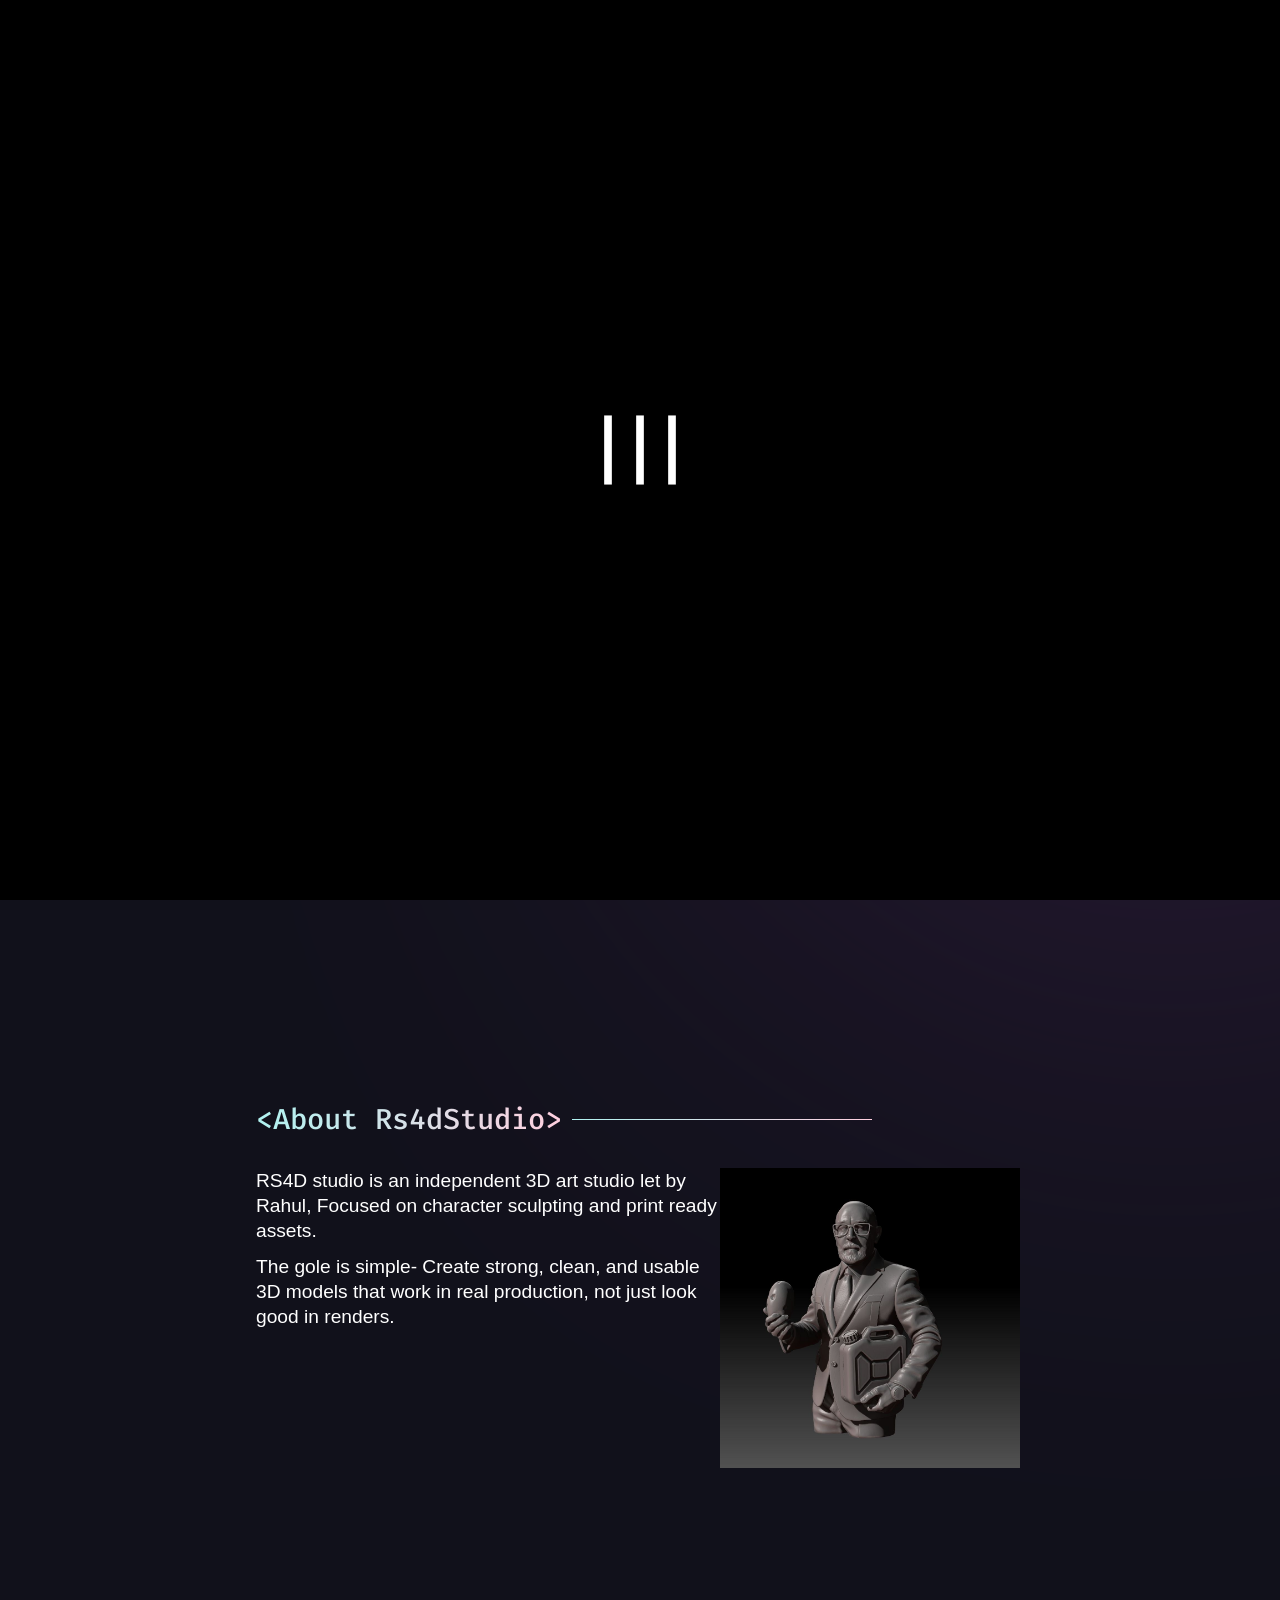
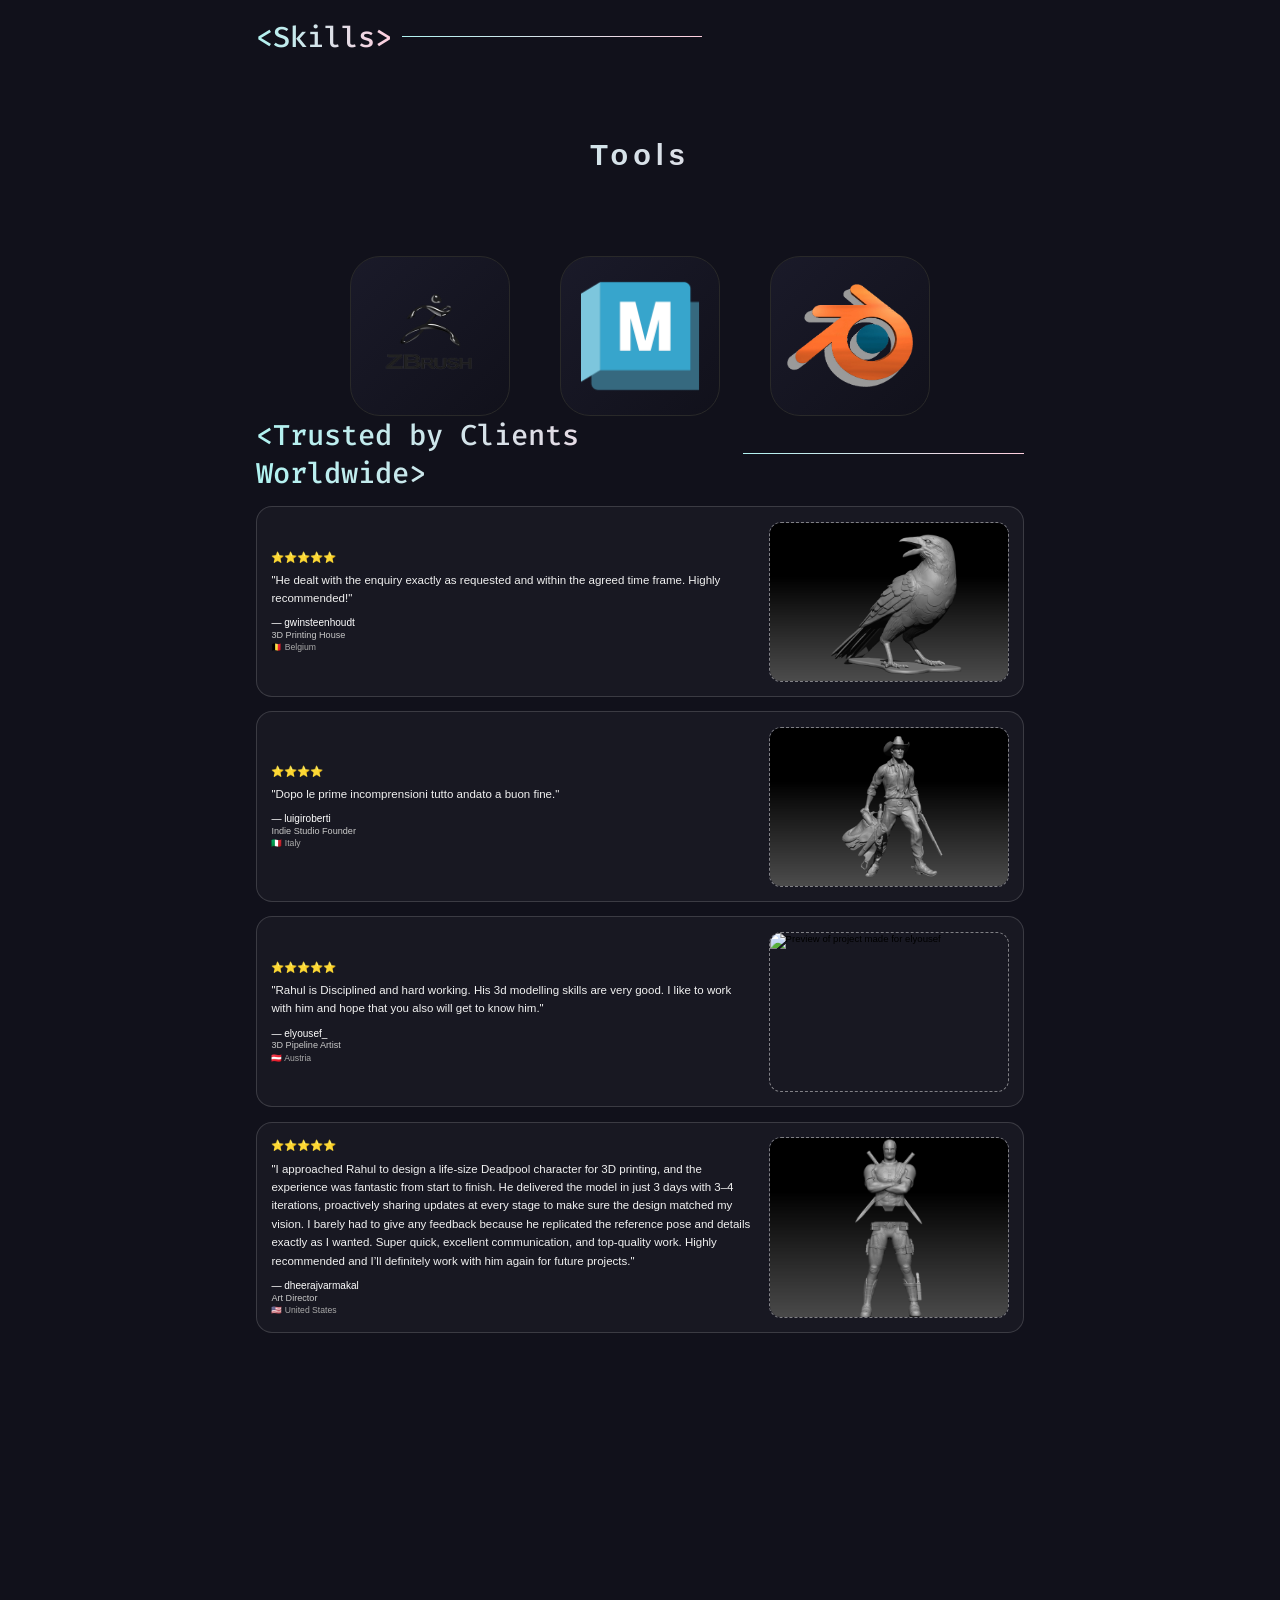
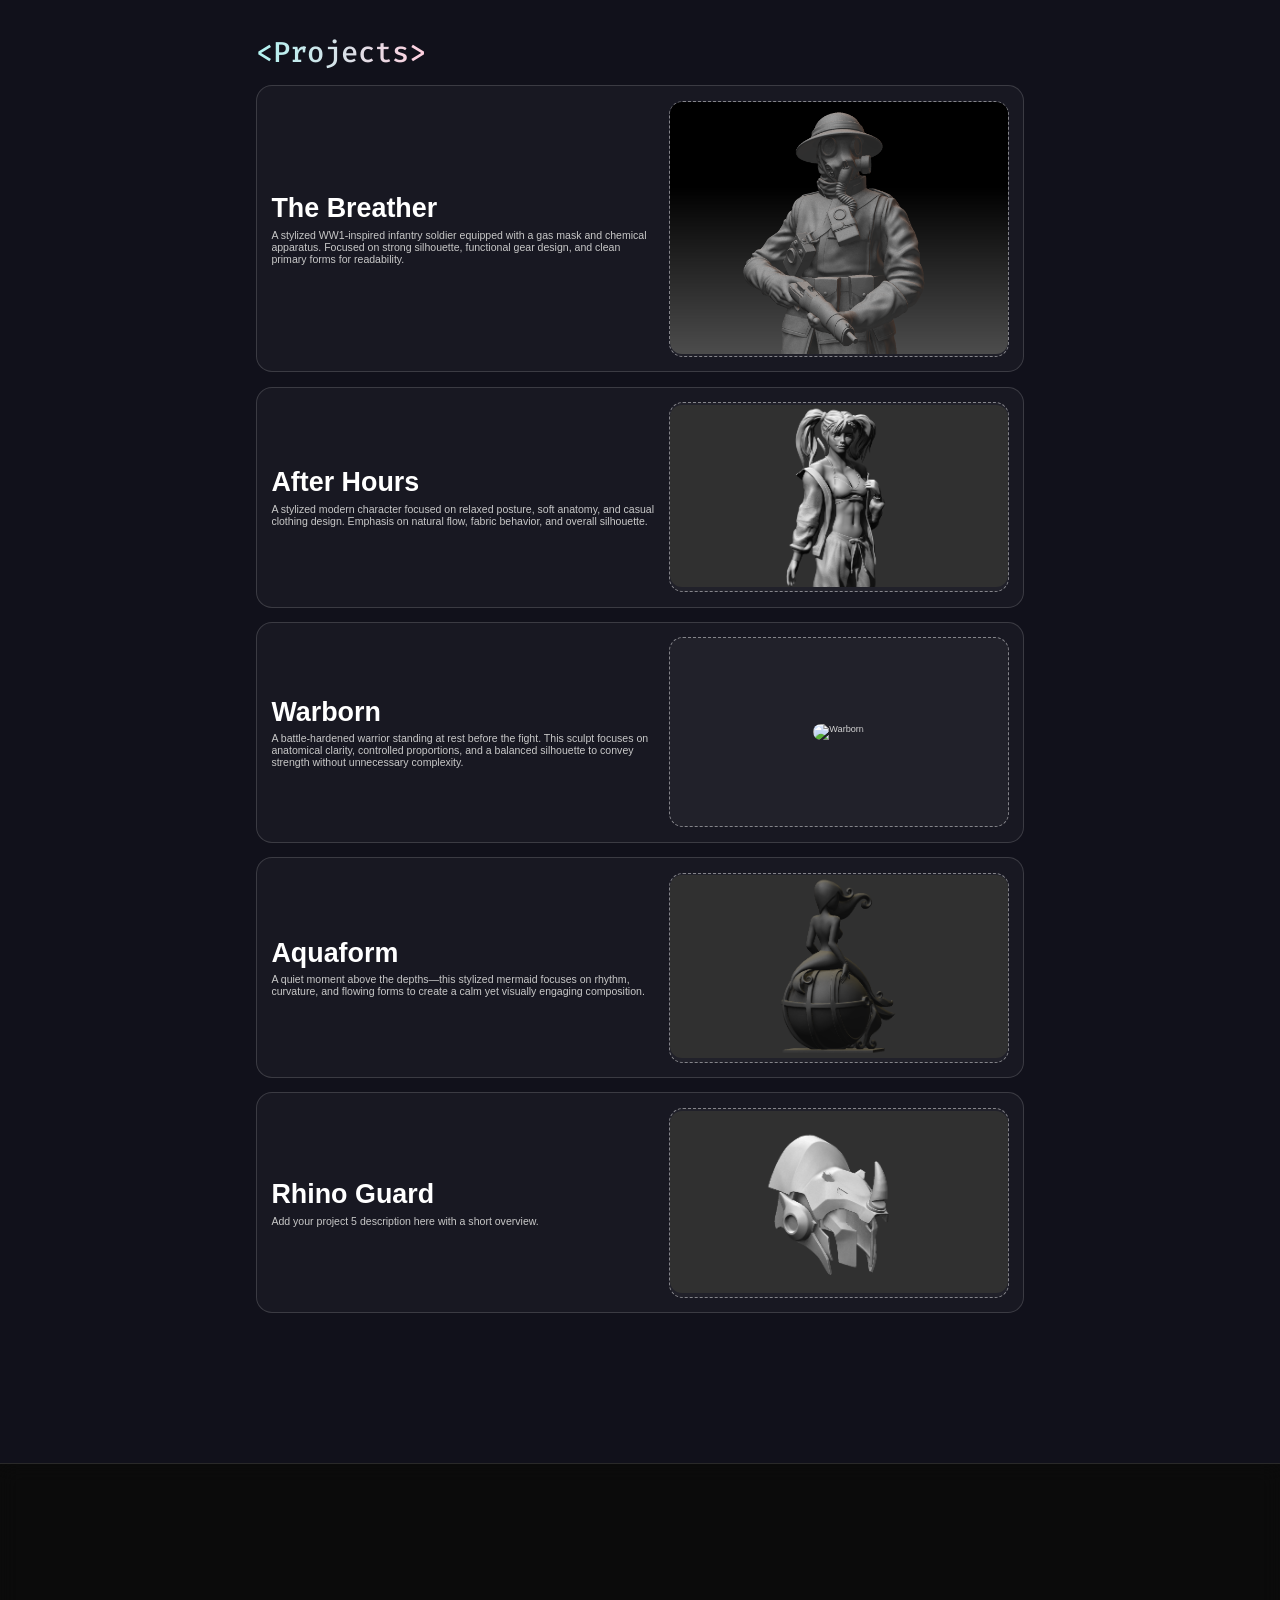
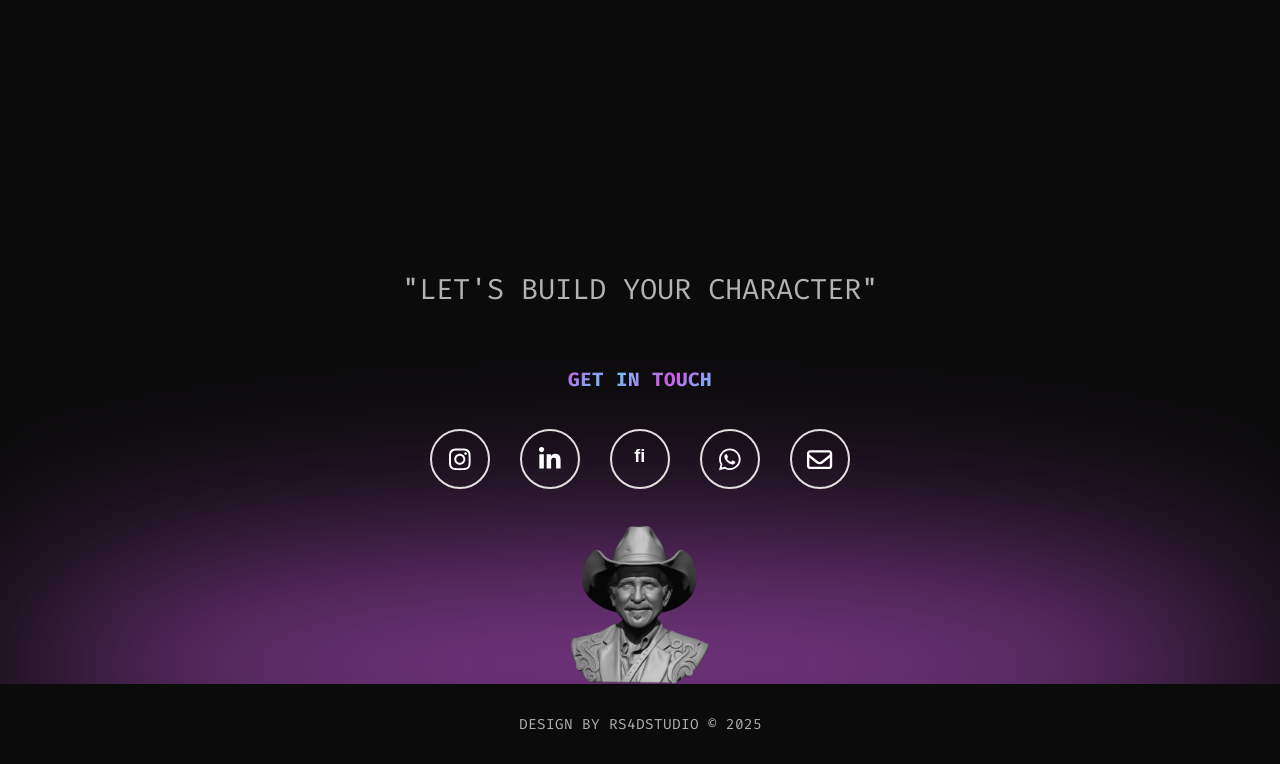
==== commit 5a9f2e2f: "Update index.html" ====
--- a/index.html
+++ b/index.html
@@ -583,7 +583,7 @@
           </div>
         </div>
         <div class="footer-avatar-container">
-       <img src="src/png/footer-avatar-vinod.png" alt="RS4D Studio avatar" class="footer-avatar-img" />  
+       <img src="src/png/1211.png" alt="RS4D Studio avatar" class="footer-avatar-img" />  
         </div>
         <div class="footer-bottom">
           <article>
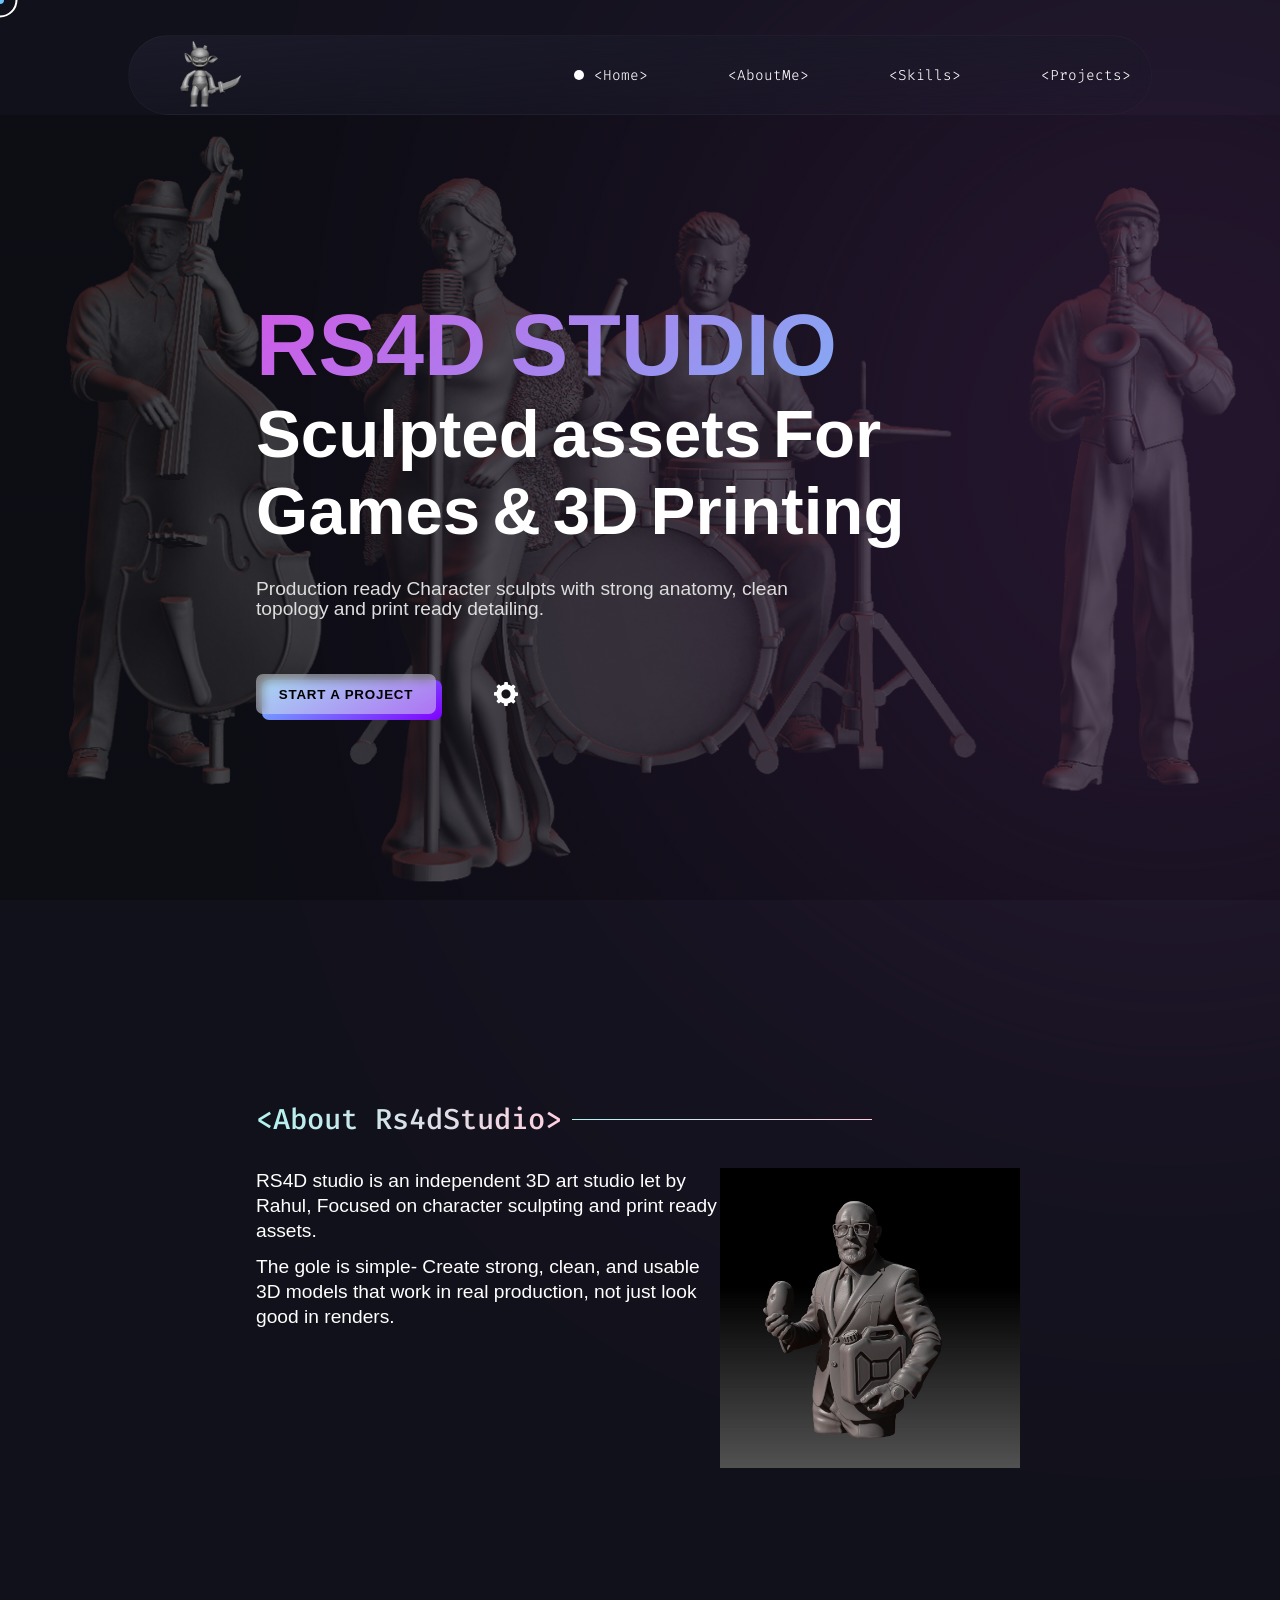
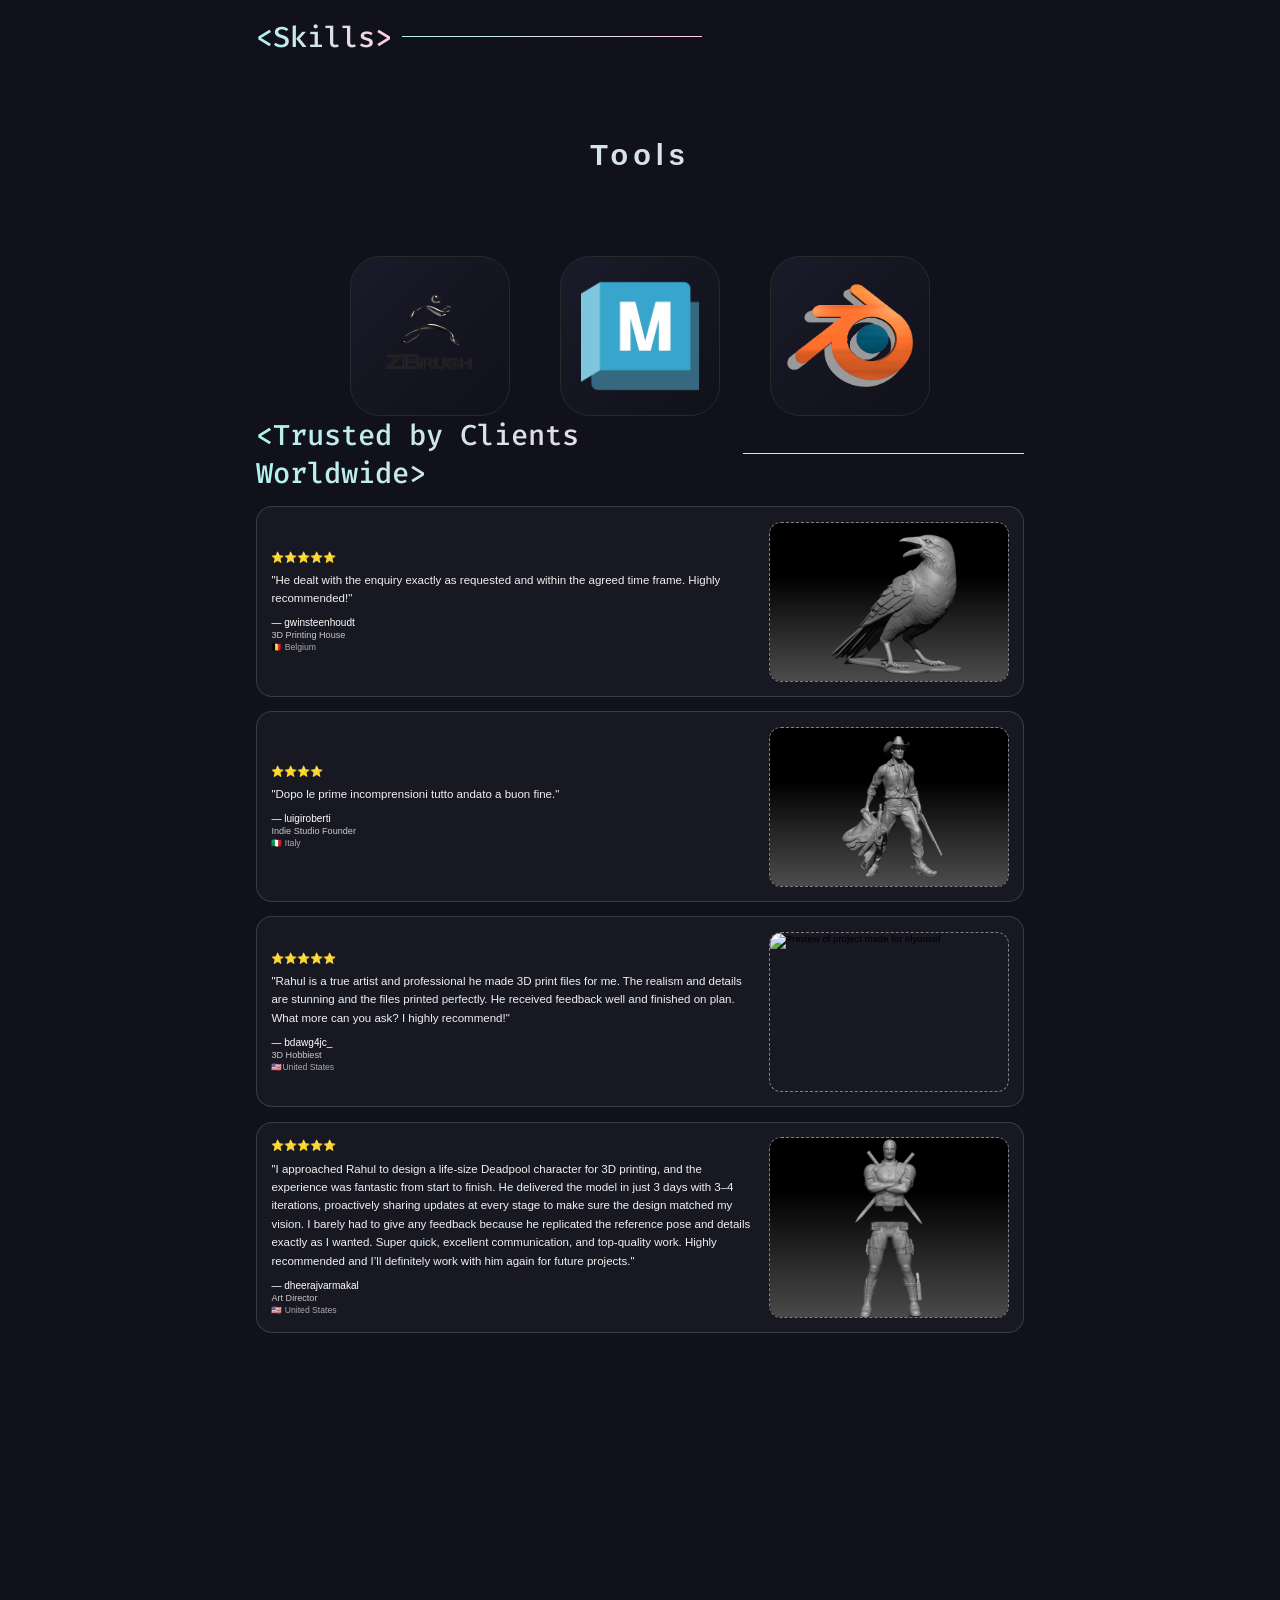
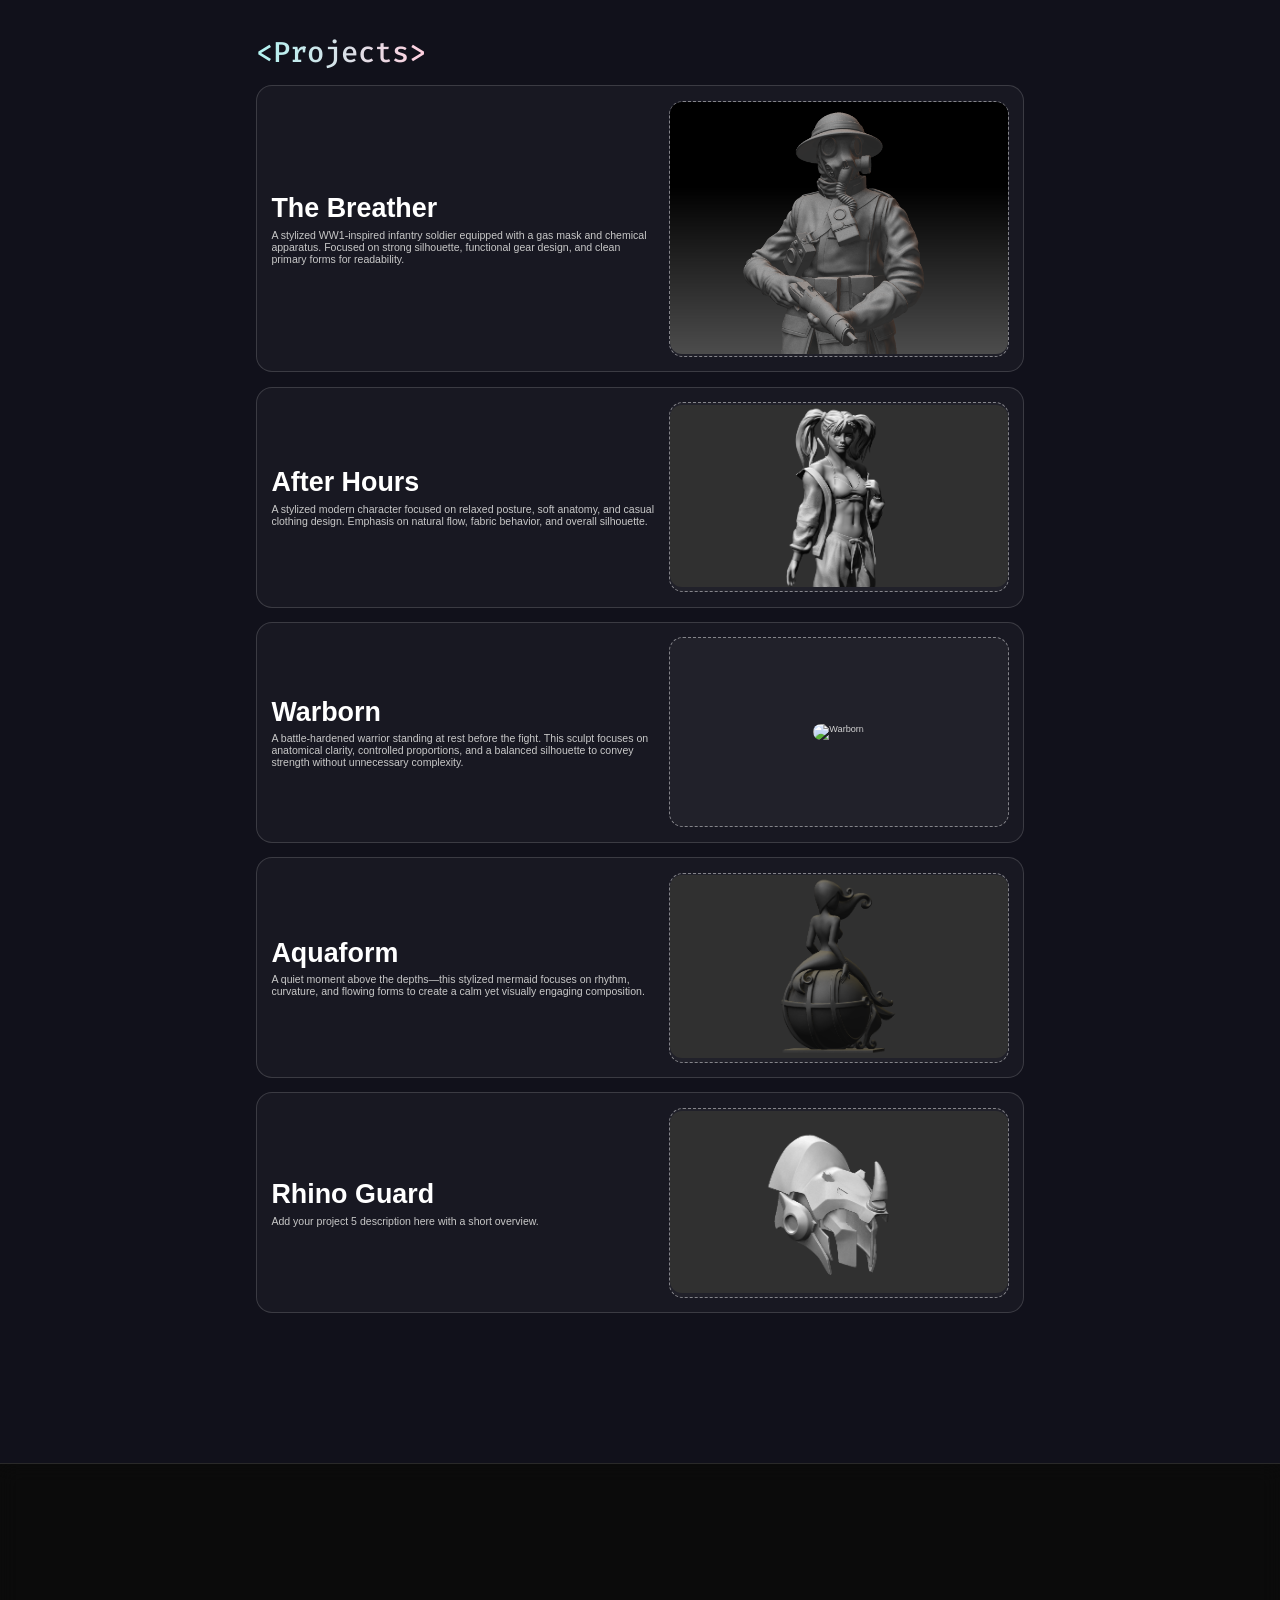
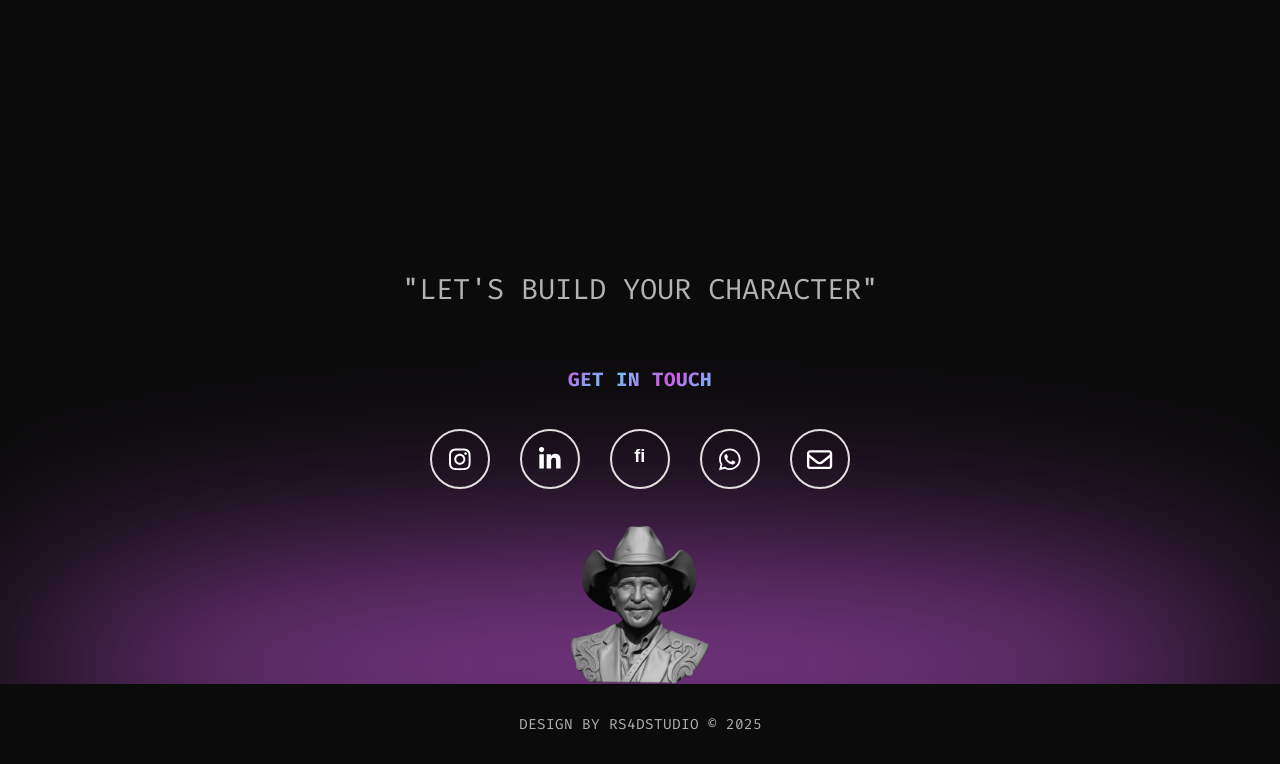
==== commit e33f02ed: "Update index.html" ====
--- a/index.html
+++ b/index.html
@@ -363,10 +363,11 @@
           <article class="testimonial-card" data-aos="fade-up">
             <div class="testimonial-copy">
               <p class="testimonial-stars" aria-label="5 star review">⭐️⭐️⭐️⭐️⭐️</p>
-              <blockquote class="testimonial-quote">"Rahul is Disciplined and hard working. His 3d modelling skills are very good. I like to work with him and hope that you also will get to know him."</blockquote>
-              <p class="testimonial-name">— elyousef_</p>
-              <p class="testimonial-role">3D Pipeline Artist</p>
-              <p class="testimonial-country"><span aria-hidden="true">🇦🇹</span> Austria</p>
+              <blockquote class="testimonial-quote">"Rahul is a true artist and professional he made 3D print files for me. The realism and details are stunning and the files printed perfectly.
+                He received feedback well and finished on plan. What more can you ask? I highly recommend!"</blockquote>
+              <p class="testimonial-name">— bdawg4jc_</p>
+              <p class="testimonial-role">3D Hobbiest</p>
+              <p class="testimonial-country"><span aria-hidden="true">🇺🇸</span>United States</p>
             </div>
             <img src="src/renders/1304.png" alt="Preview of project made for elyousef" class="testimonial-preview-image">
           </article>
--- a/style.css
+++ b/style.css
@@ -1507,59 +1507,6 @@
     z-index: 2
 }
 
-.footer-avatar-face {
-    position: absolute;
-    width: 100%;
-    height: 97%;
-    z-index: 1;
-    display: flex;
-    align-items: center;
-    justify-content: center;
-    gap: 18px;
-    padding-left: 5px
-}
-
-.footer-avatar-eye {
-    width: 50px;
-    height: 50px;
-    background-color: #dfd2d2;
-    border-radius: 50%;
-    display: flex;
-    align-items: center;
-    justify-content: center
-}
-
-.footer-pupil {
-    width: 20px;
-    height: 20px;
-    background-color: #000;
-    border-radius: 50%;
-    border: 5px solid #413333;
-    filter: blur(.6px)
-}
-
-.footer-right-eye {
-    box-shadow: 15px 15px 5px rgba(0, 0, 0, .233) inset, 10px 10px 5px rgba(41, 33, 33, .644) inset;
-    position: relative
-}
-
-.footer-left-eye {
-    box-shadow: -10px -15px 5px rgba(0, 0, 0, .349) inset;
-    position: relative
-}
-
-.footer-avatar-eye::before {
-    position: absolute;
-    content: "";
-    width: 2px;
-    height: 5px;
-    border-radius: 50%;
-    background-color: rgba(214, 214, 214, .726);
-    z-index: 2;
-    filter: blur(.2px);
-    left: 15px;
-    transform: rotate(45deg)
-}
 
 .footer-bottom {
     background-color: #0b0b0b;
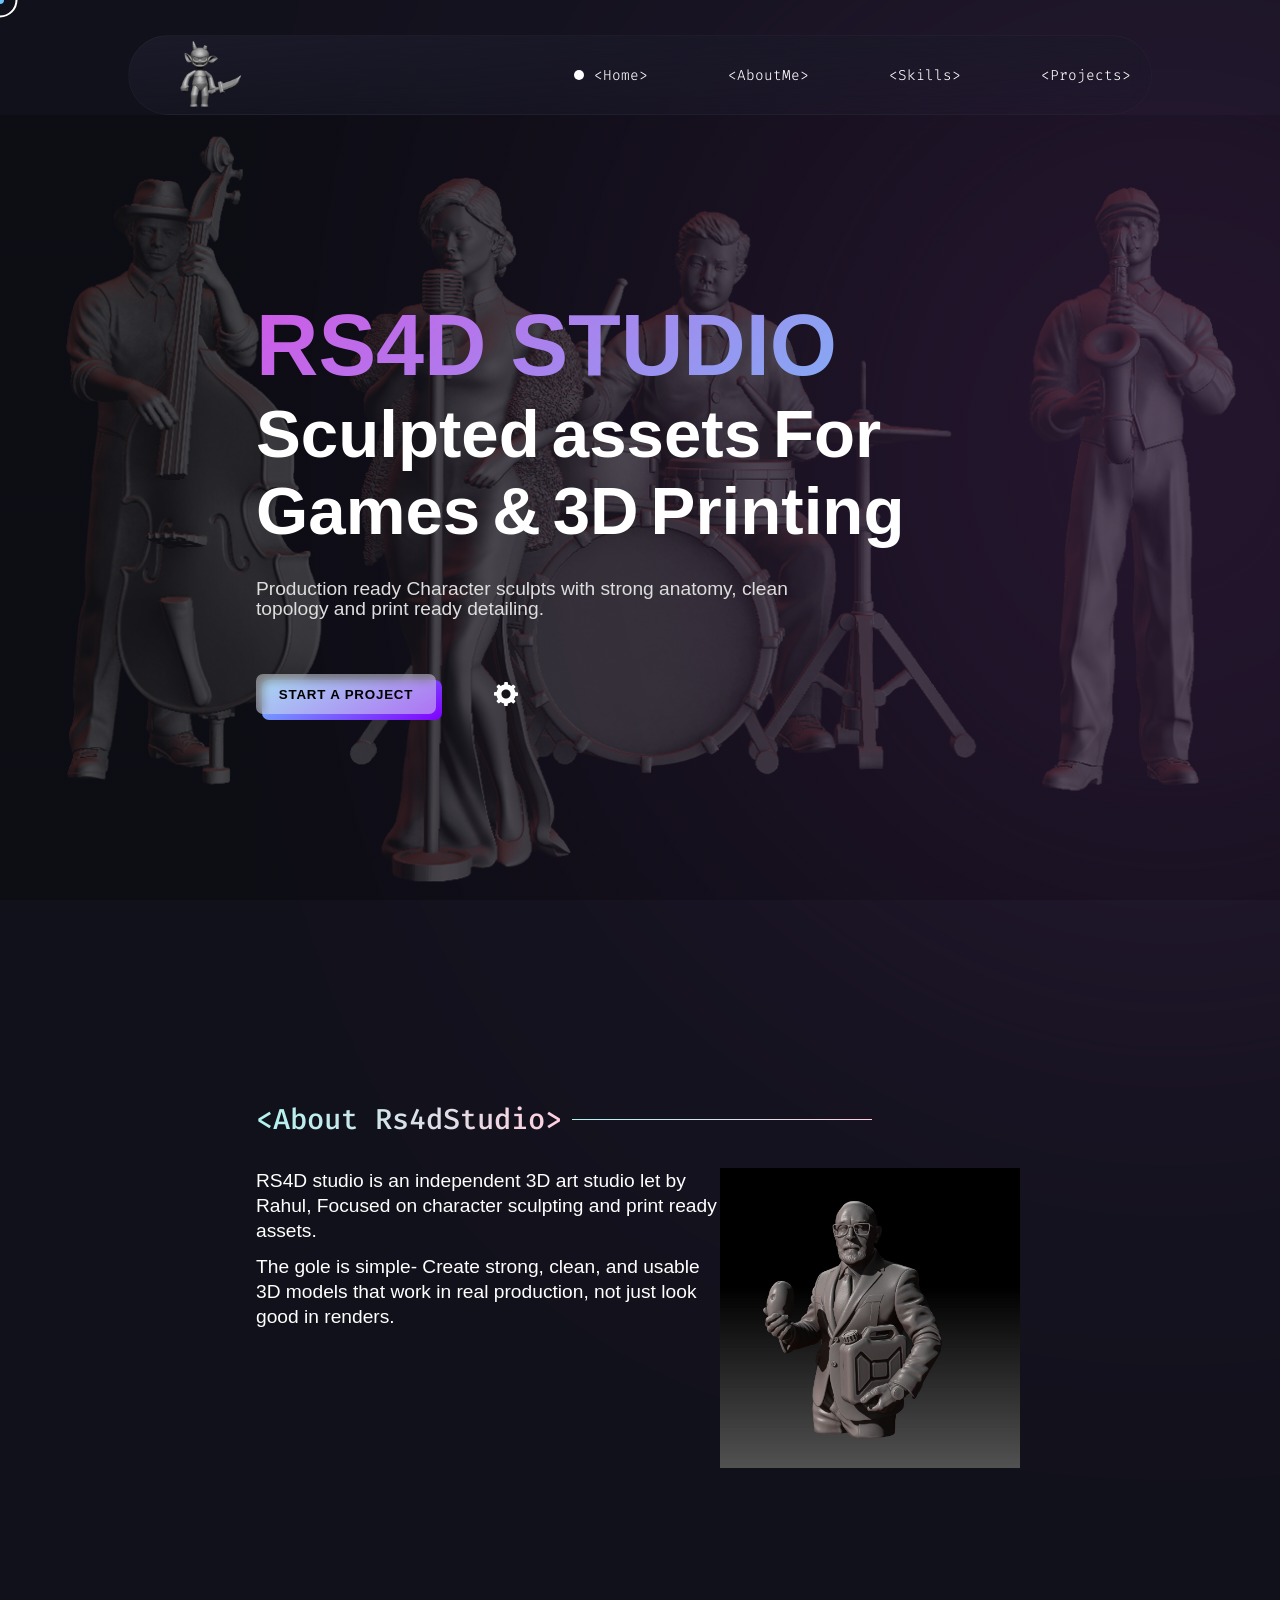
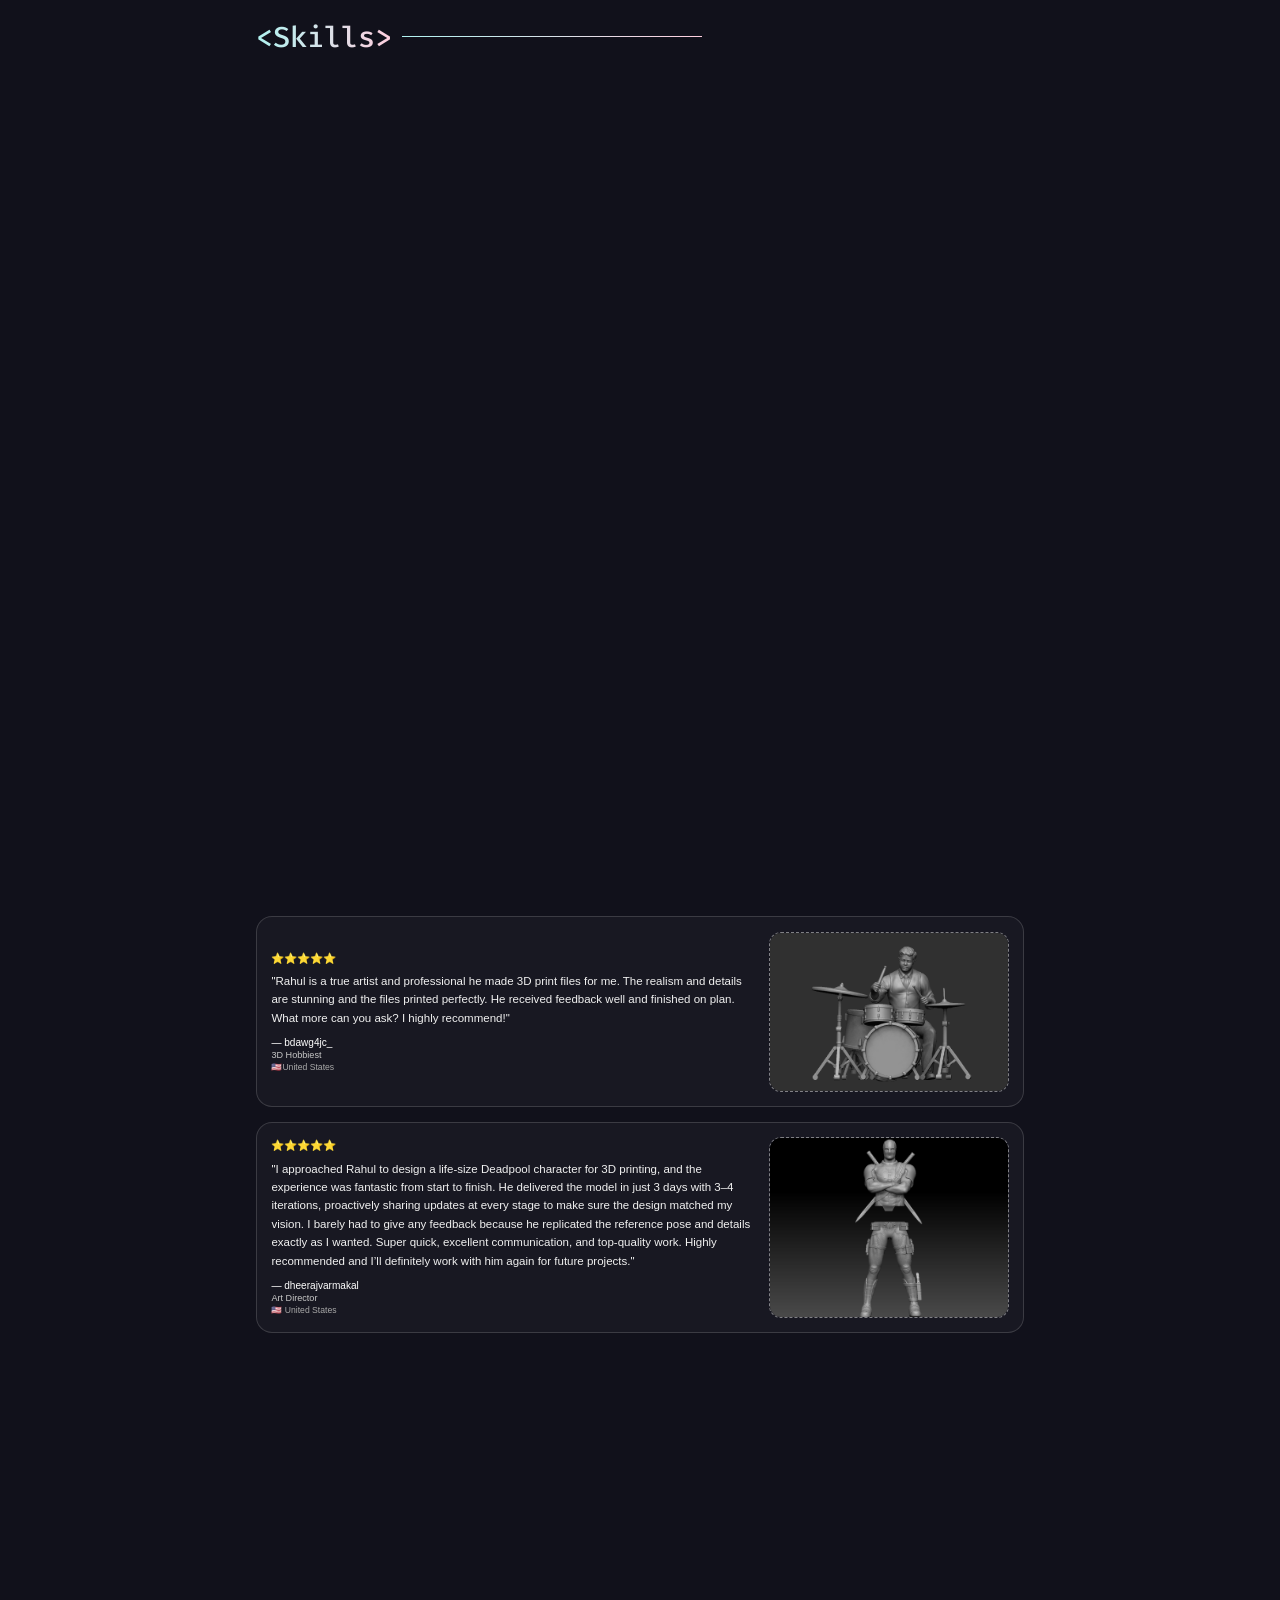
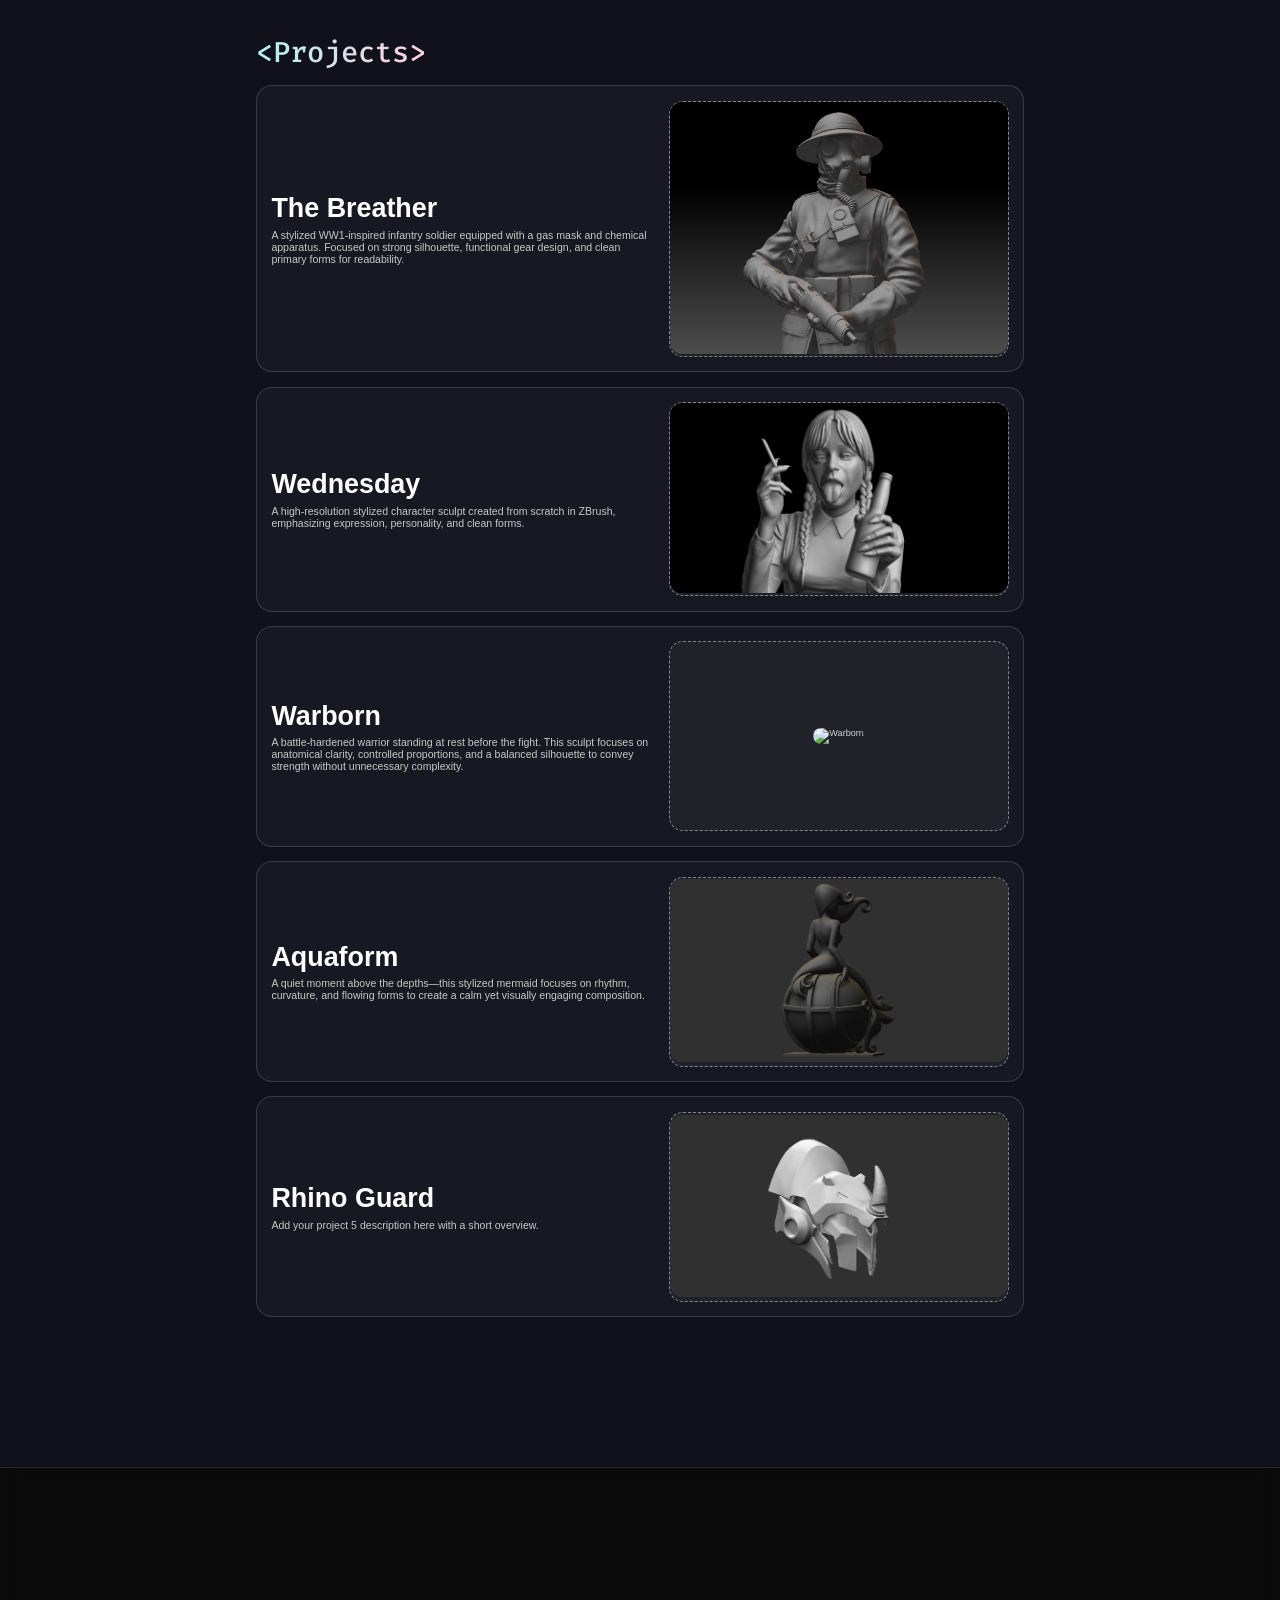
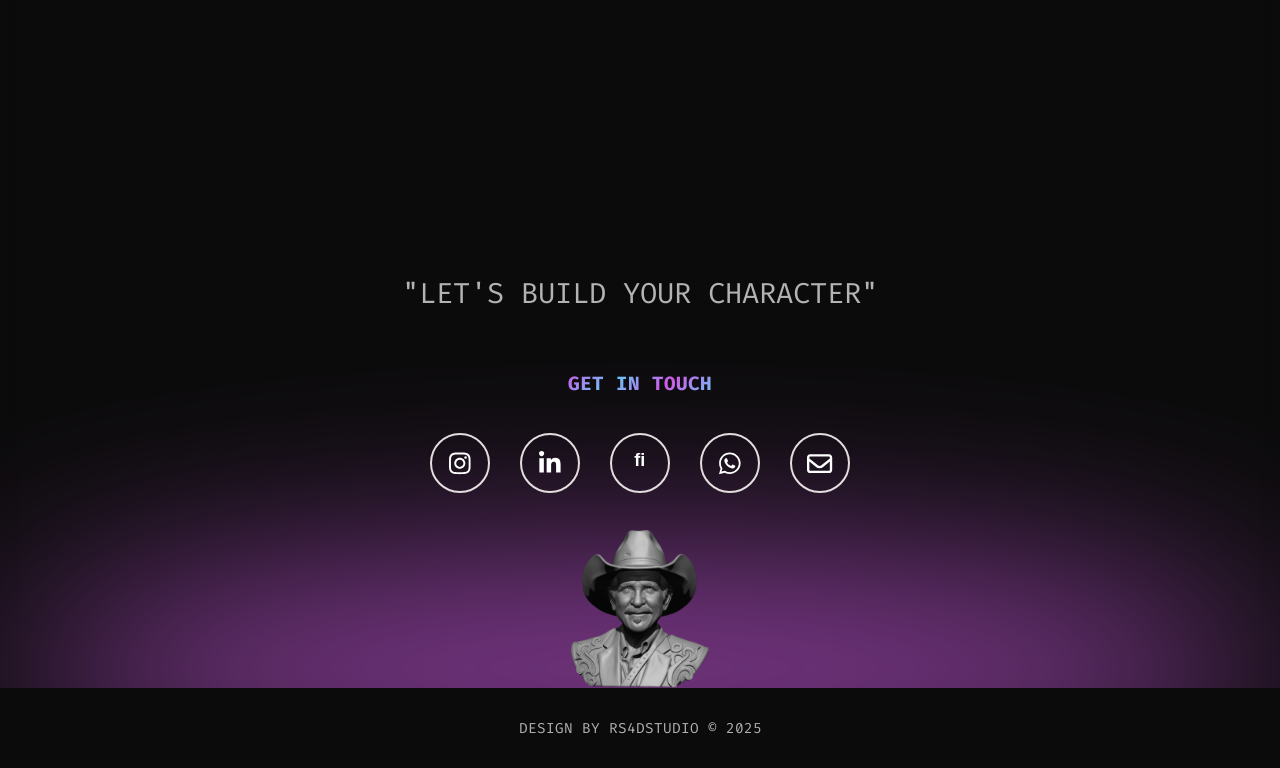
==== commit 2f32d9d3: "Update index.html" ====
--- a/index.html
+++ b/index.html
@@ -369,7 +369,7 @@
               <p class="testimonial-role">3D Hobbiest</p>
               <p class="testimonial-country"><span aria-hidden="true">🇺🇸</span>United States</p>
             </div>
-            <img src="src/renders/1304.png" alt="Preview of project made for elyousef" class="testimonial-preview-image">
+            <img src="src/renders/1594.png" alt="Preview of project made for elyousef" class="testimonial-preview-image">
           </article>
 
           <article class="testimonial-card" data-aos="fade-up">
@@ -408,11 +408,11 @@
           </article>
           <article class="project-row" data-aos="fade-up">
             <div class="project-copy">
-              <h3 class="project-title">After Hours</h3>
-              <p class="project-text">A stylized modern character focused on relaxed posture, soft anatomy, and casual clothing design. Emphasis on natural flow, fabric behavior, and overall silhouette.</p>
+              <h3 class="project-title">Wednesday</h3>
+              <p class="project-text">A high-resolution stylized character sculpt created from scratch in ZBrush, emphasizing expression, personality, and clean forms.</p>
             </div>
              <button class="project-preview-card" type="button" onclick="openProjectModal('After Hours')" aria-label="Open project 2 preview">
-              <img src="src/renders/1467.png" alt="After Hours" class="project-preview-image">
+              <img src="src/renders/1666.png" alt="Wednesday" class="project-preview-image">
                
             </button>
           </article>
@@ -469,11 +469,10 @@
         "src/video/ww2.mp4"
       ]
     },
-    "After Hours": {
+    "Wednesday": {
       images: [
-        "src/renders/1464.png",
-        "src/renders/1465.png",
-        "src/renders/1466.png",
+        "src/renders/1666.png",
+       
       ],
       videos: [
         "src/video/s-girl.mp4"
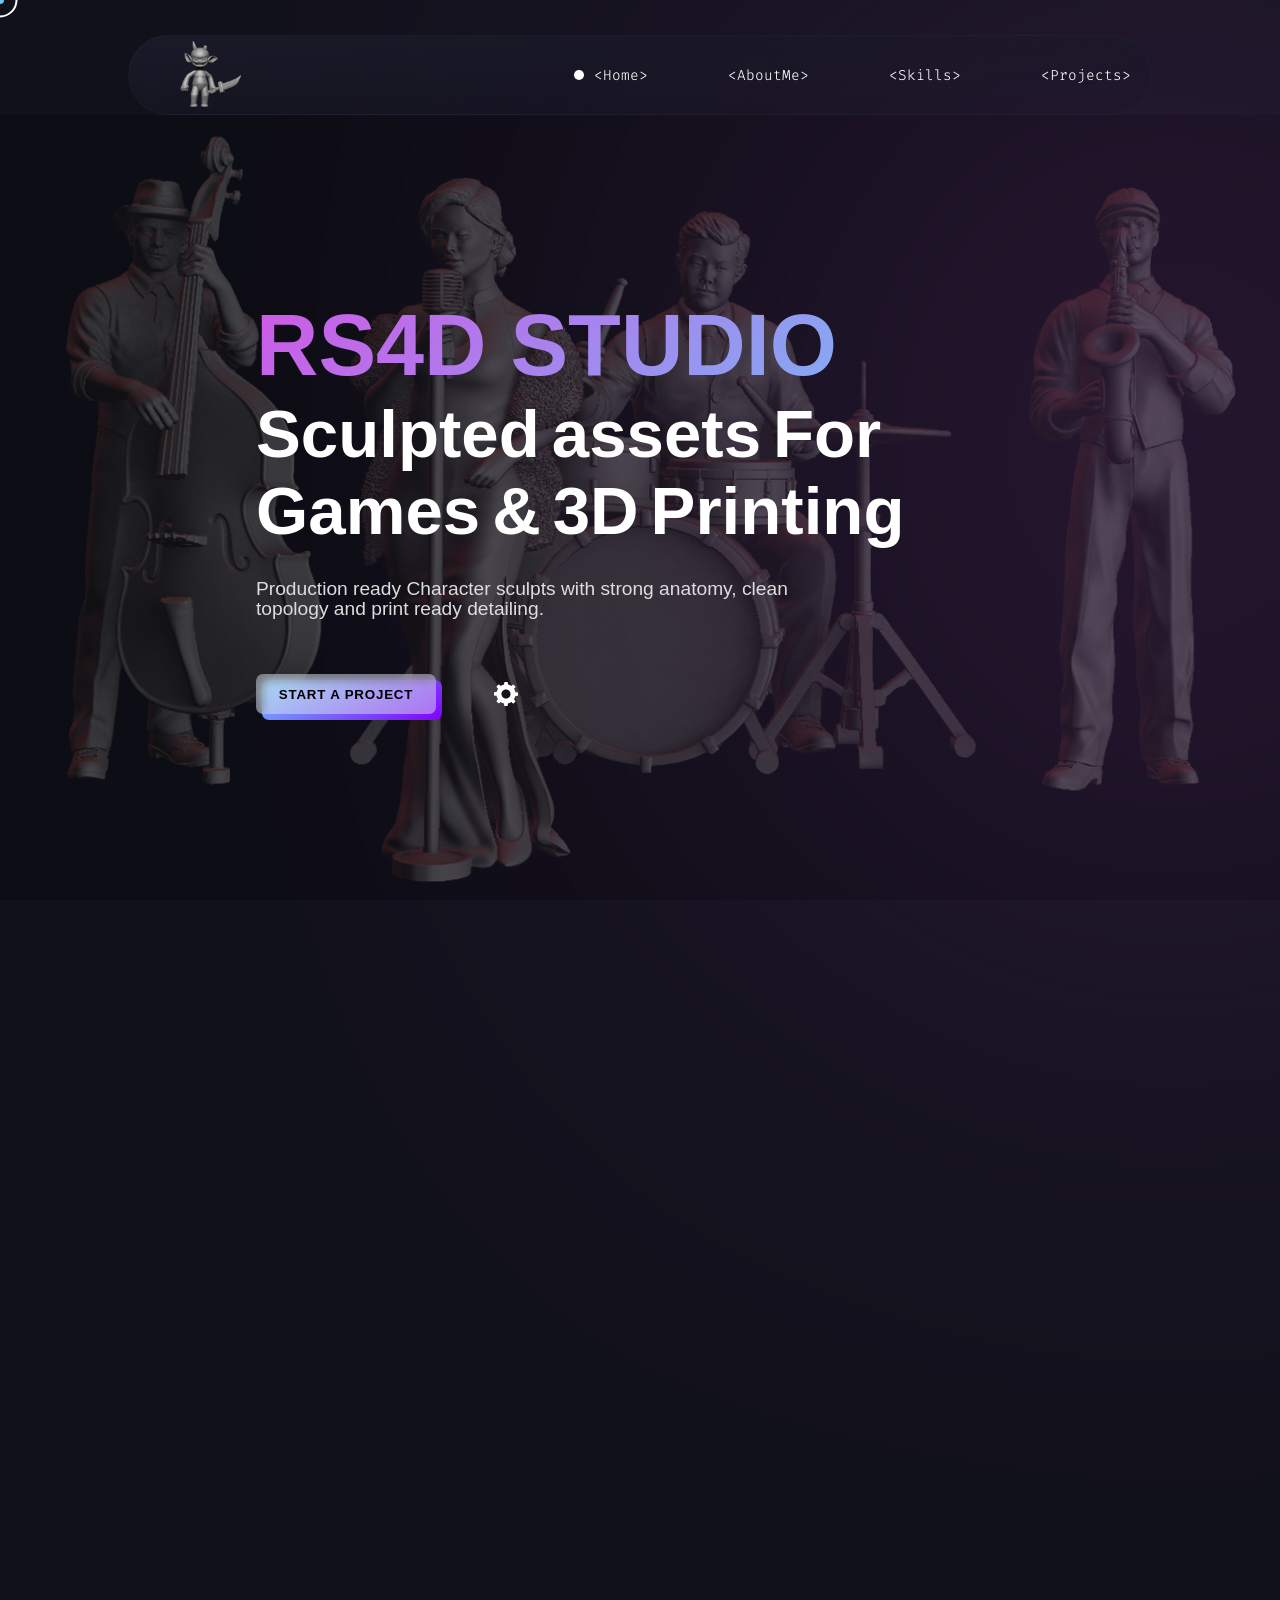
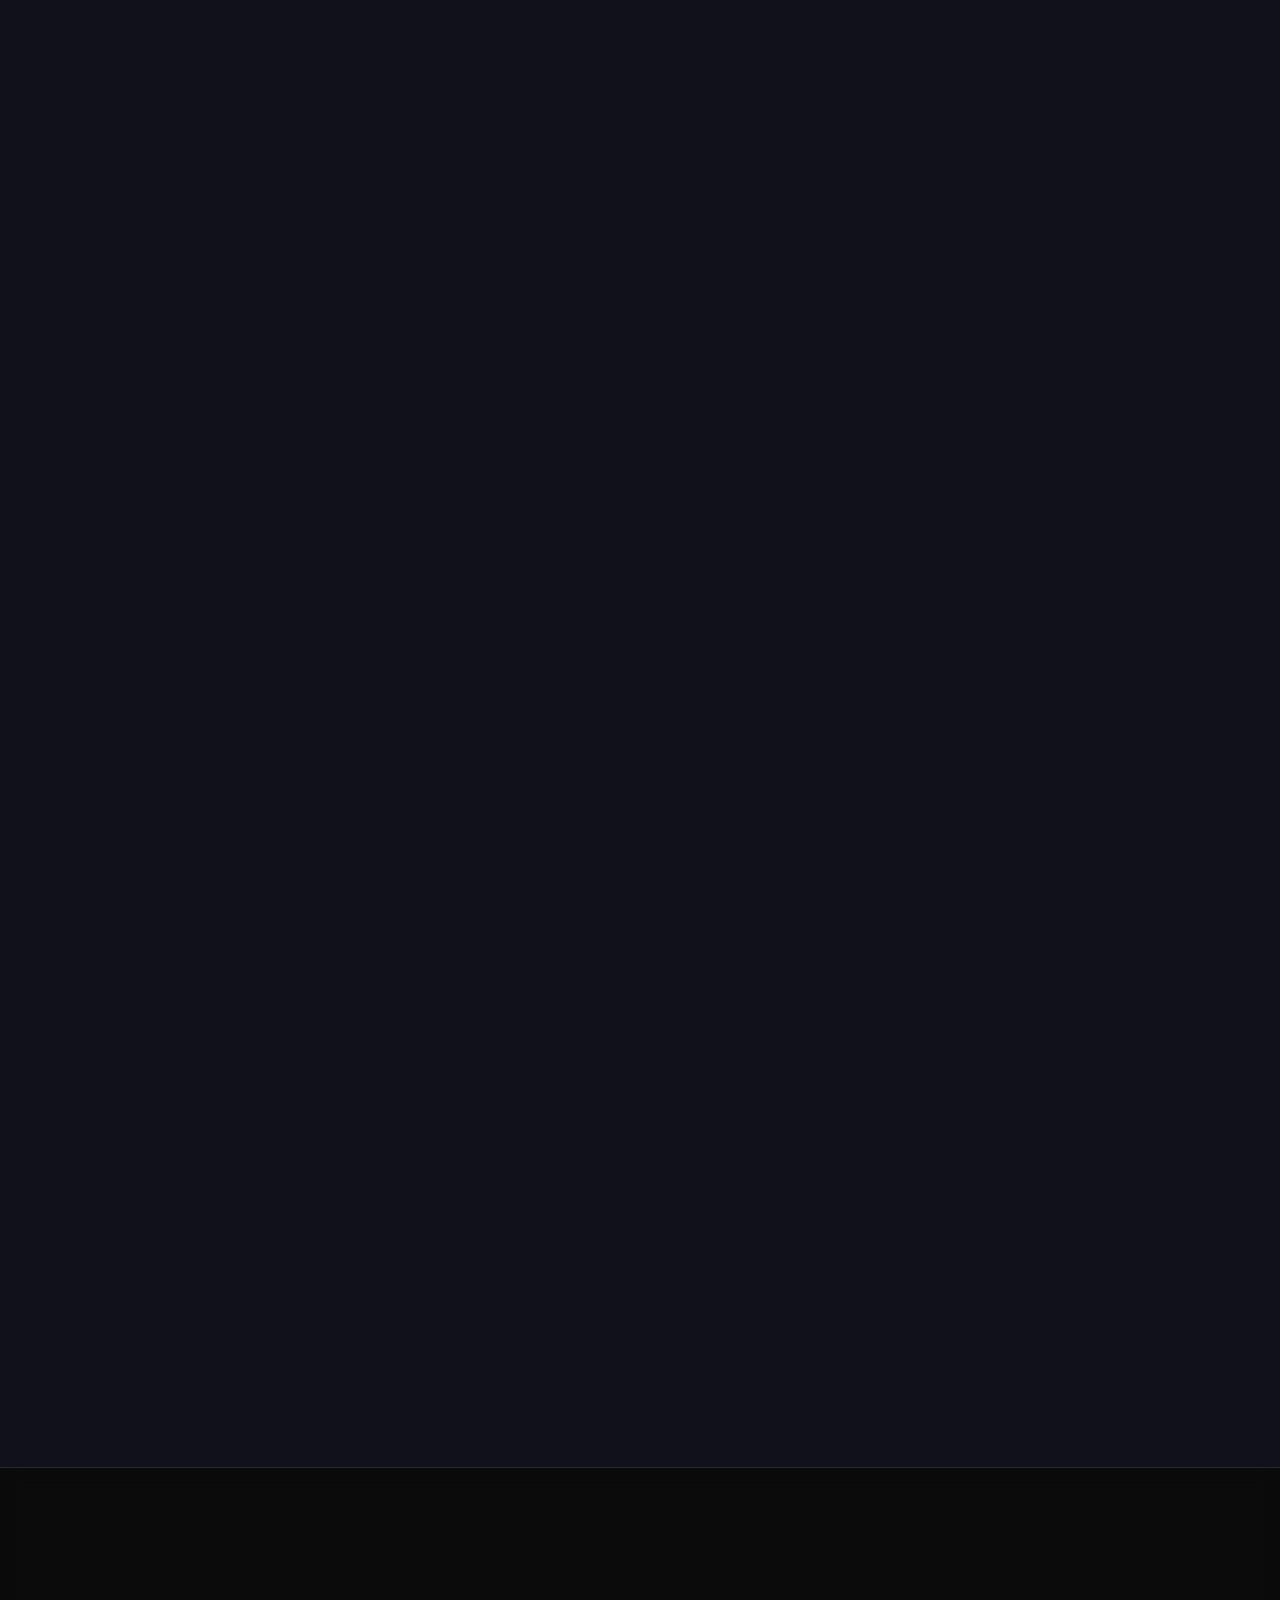
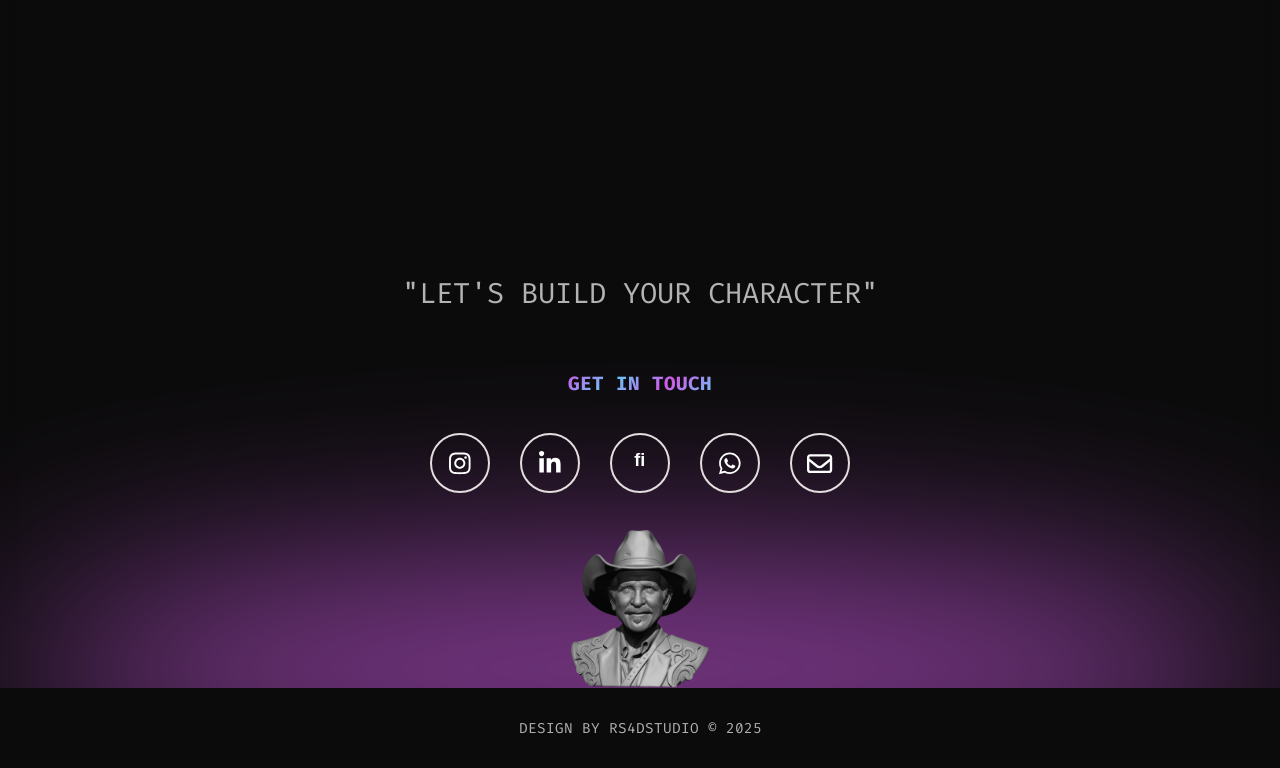
==== commit f3d3aa7a: "Update RS4D Studio link preview metadata" ====
--- a/index.html
+++ b/index.html
@@ -48,25 +48,30 @@
   <meta name="robots" content="index, follow" />
   <meta name="theme-color" content="#000" />
   <meta name="description"
-    content="RS4D STUDIO|3D ARTS, Visit and know about me & my projects/designs. I value simple content structure, clean design patterns, and thoughtful interactions." />
+    content="RS4D Studio Art and Crafts creates custom 3D character sculpts, print-ready models, prototypes, and handcrafted digital art for collectors, brands, and makers." />
   <meta name="keywords"
-    content="vinod jangid,vinod jangid portfolio,Vinod Jangid Portfolio,vinodjangid,vinod jangid site,Vinod Jangid Site,vinod jangid me,vinod jangid web,vinod jangid github,vinodjangid site,vinodjangid uiverse,uiverse,vinod jangid uiverse,vinod jangid frontend developer,frontend developer,vinod jangid jaipur,vinod jaipur" />
-  <meta name="author" content="Vinod Jangid" />
-   <meta property="og:image" content="https://rs4dstudio.com/src/png/Preview-card-min.png" />
-  <meta property="og:title" content="Vinod Jangid | Portfolio" />
+    content="RS4D Studio, RS4D Studio Art and Crafts, 3D art studio, art and crafts, 3D character sculpting, print ready assets, 3D printing, custom 3D models, prototypes, digital sculpting, visual art" />
+  <meta name="author" content="RS4D Studio" />
+  <meta property="og:type" content="website" />
+  <meta property="og:title" content="RS4D Studio Art and Crafts" />
   <meta property="og:description"
-    content="Hi! My name is Vinod. I'm a web developer and digital visual artist. Visit and know about me & my projects/designs. I value simple content structure, clean design patterns, and thoughtful interactions." />
-
- <meta property="og:url" content="https://rs4dstudio.com" />
-  <meta property="og:site_name" content="Vinod Jangid Portfolio" />
+     content="RS4D Studio Art and Crafts creates custom 3D character sculpts, print-ready models, prototypes, and handcrafted digital art." />
+  <meta property="og:url" content="https://rs4dstudio.com/" />
+  <meta property="og:site_name" content="RS4D Studio" />
+  <meta property="og:image" content="https://rs4dstudio.com/src/png/Preview-card-min.png" />
+  <meta property="og:image:secure_url" content="https://rs4dstudio.com/src/png/Preview-card-min.png" />
+  <meta property="og:image:type" content="image/png" />
+  <meta property="og:image:width" content="1914" />
+  <meta property="og:image:height" content="1149" />
+  <meta property="og:image:alt" content="RS4D Studio 3D artwork preview" />
 
   <meta name="twitter:card" content="summary_large_image" />
-  <meta name="twitter:site" content="@Vinod_Jangid07" />
-  <meta name="twitter:title" content="Vinod Jangid | Portfolio" />
+  <meta name="twitter:title" content="RS4D Studio Art and Crafts" />
   <meta name="twitter:description"
-  content="Hi! My name is Vinod. I'm a web developer and digital visual artist. Visit and know about me & my projects/designs. I value simple content structure, clean design patterns, and thoughtful interactions." />
+  content="RS4D Studio Art and Crafts creates custom 3D character sculpts, print-ready models, prototypes, and handcrafted digital art." />
   <meta name="twitter:image" content="https://rs4dstudio.com/src/png/Preview-card-min.png" />
-  <title>RS4D STUDIO | 3D ARTS</title>
+  <meta name="twitter:image:alt" content="RS4D Studio 3D artwork preview" />
+  <title>RS4D Studio Art and Crafts</title>
   <link rel="canonical" href="https://rs4dstudio.com/" />
   <link rel="icon" type="image/x-icon" href="src/png/logo.png" />
   <!-- aos cdn -->
@@ -90,7 +95,7 @@
 
     <div class="navbar" id="navbar">
       <div class="hey">Hey!</div>
-      <div class="logo" tabindex="0" aria-label="vinod jangid logo">
+      <div class="logo" tabindex="0" aria-label="RS4D Studio logo">
         <div class="logo-top">
           <img src="src/png/chota-villen.png" alt="animation-head" id="chota-villen"/>
         </div>
@@ -288,7 +293,7 @@
           </div>
 
           <div class="dp" data-aos="fade-up">
-            <img src="src/webp/1180.jpg" alt="Vinod Jangid" tabindex="0" aria-label="image of vinod" />
+            <img src="src/webp/1180.jpg" alt="RS4D Studio 3D artwork" tabindex="0" aria-label="RS4D Studio 3D artwork" />
           </div>
         </div>
       </div>
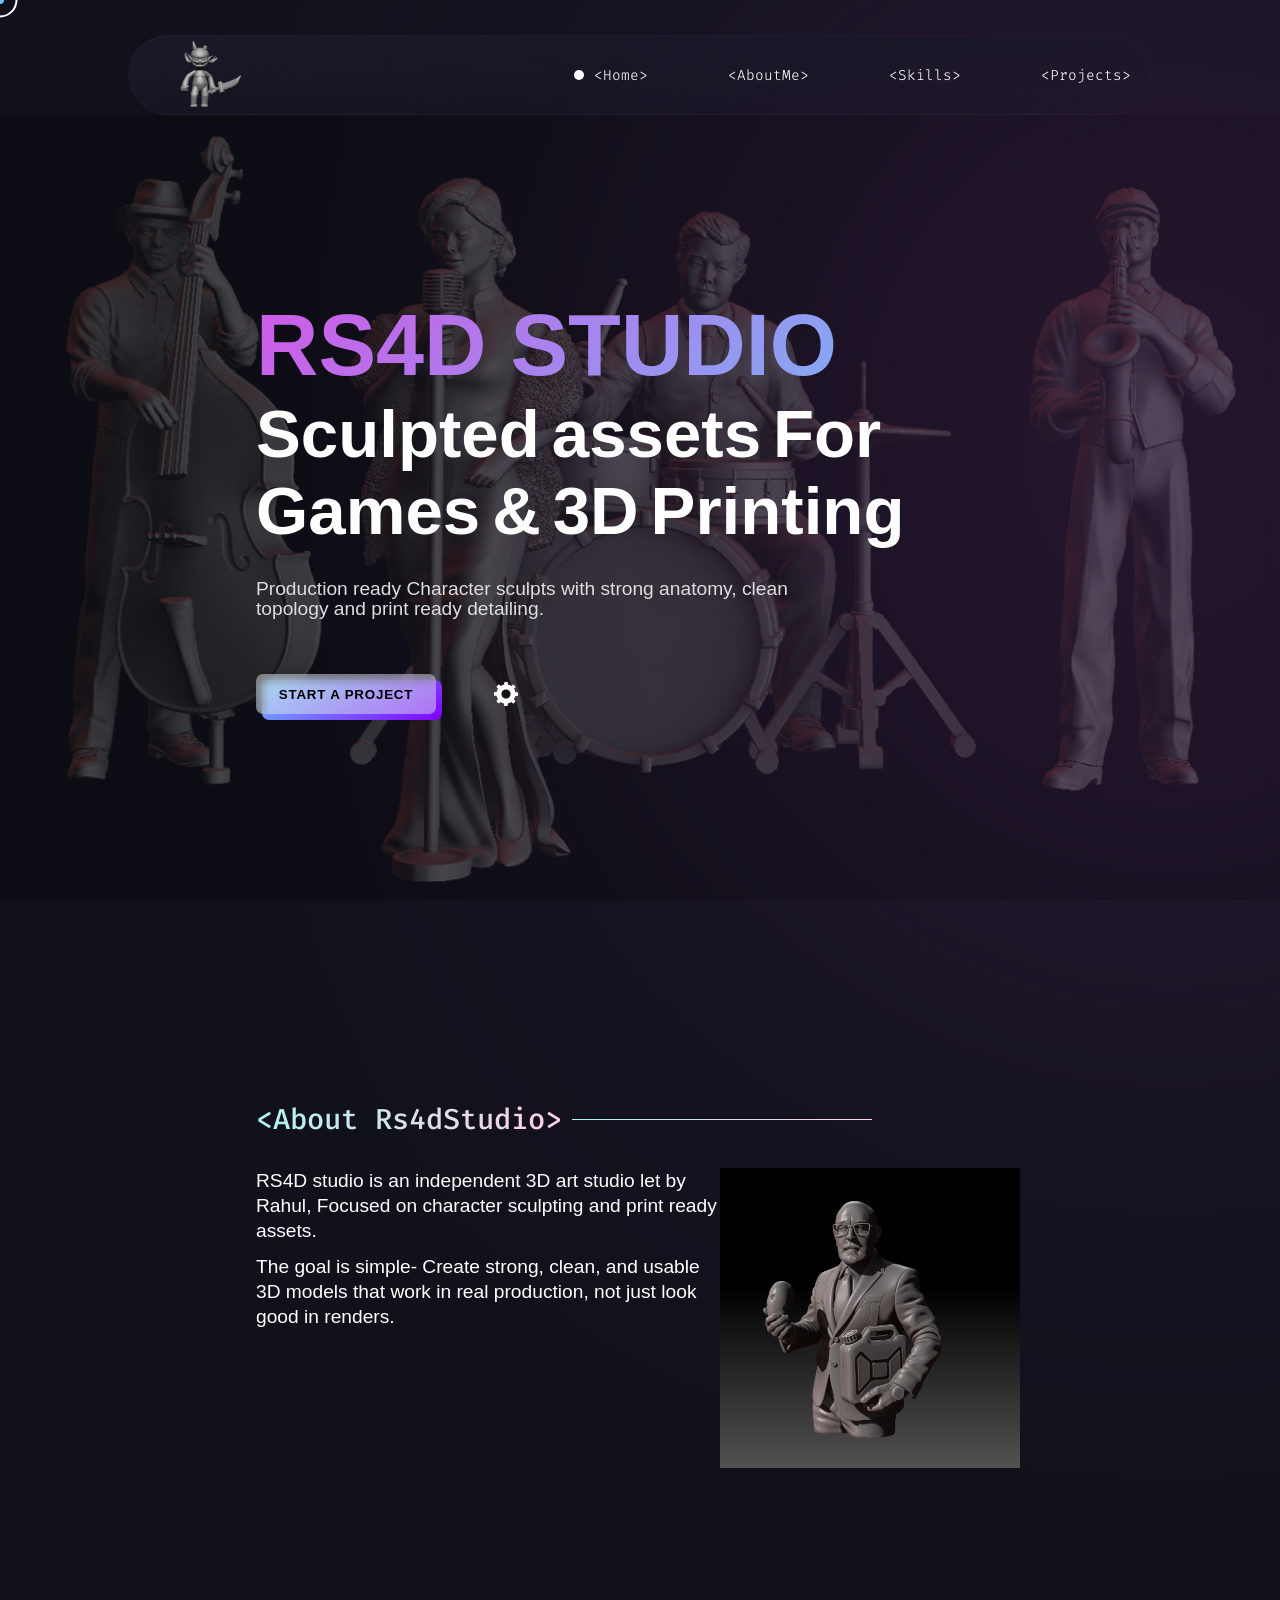
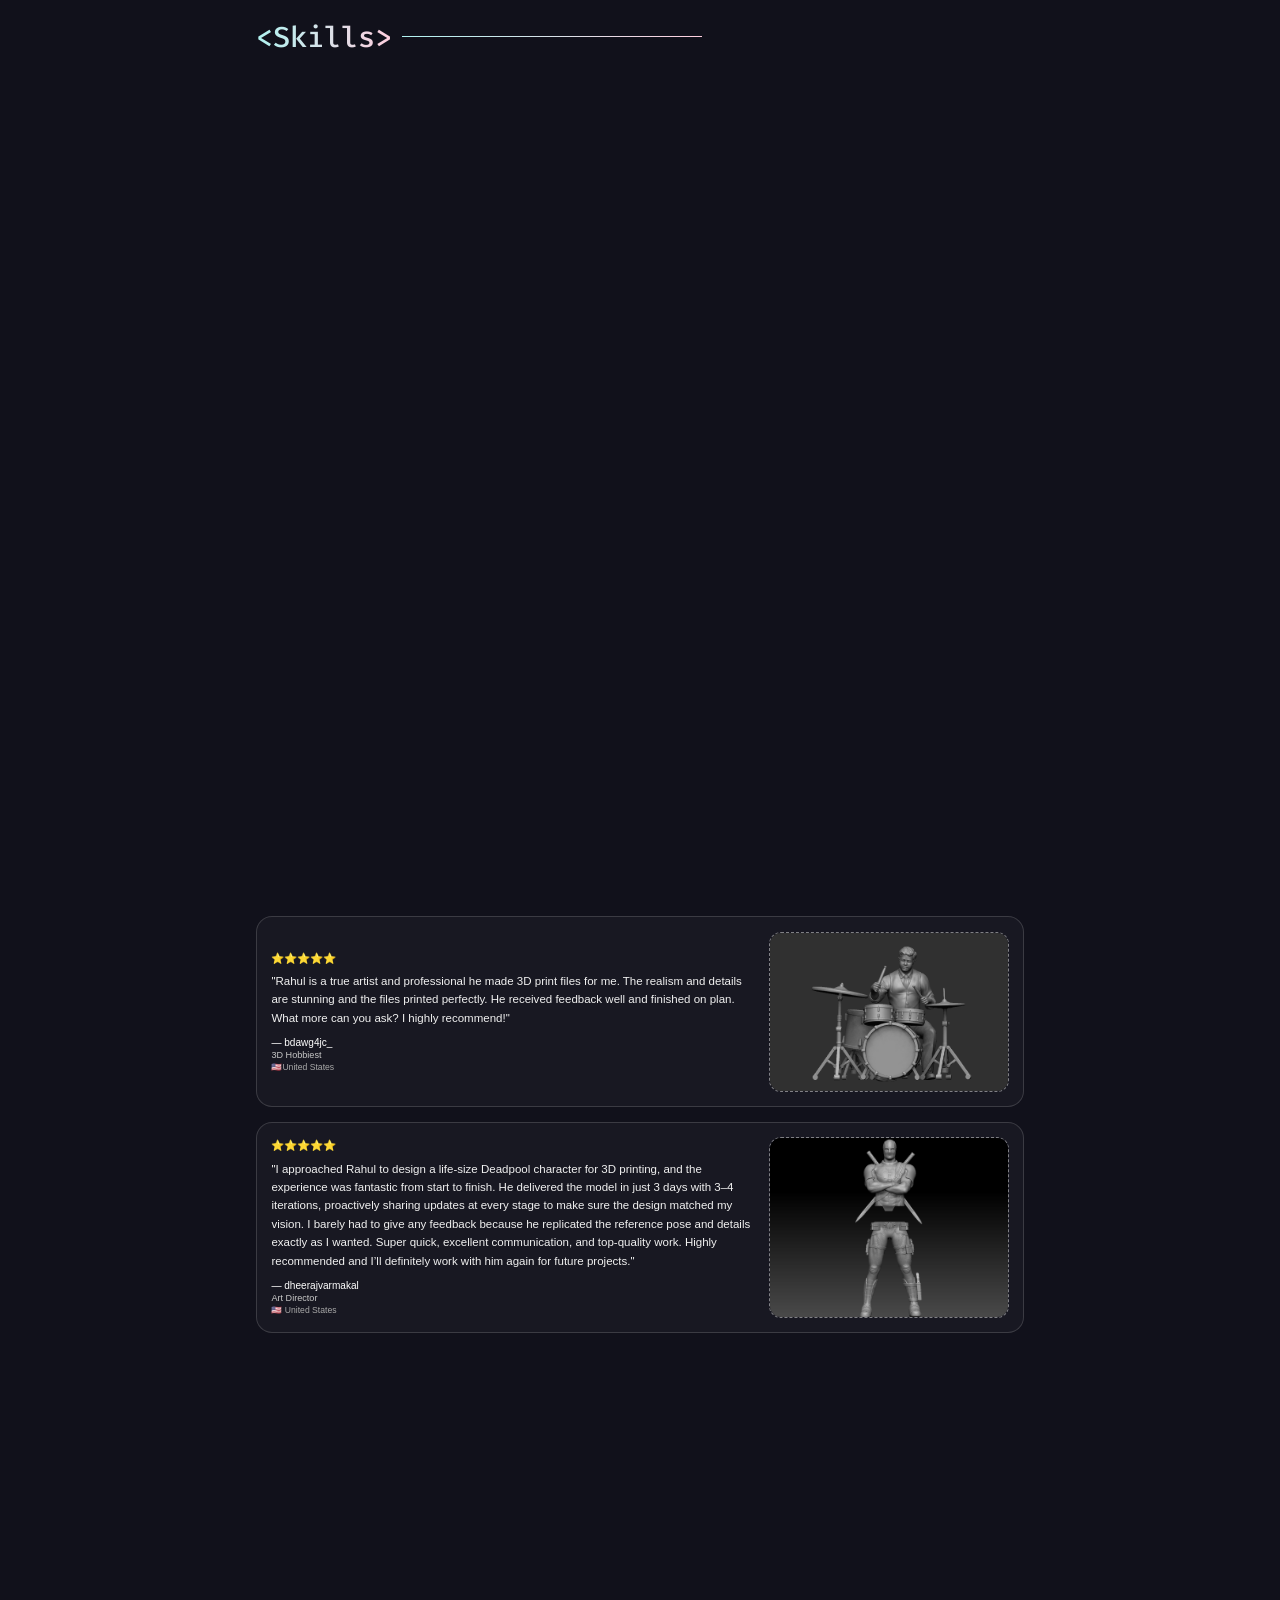
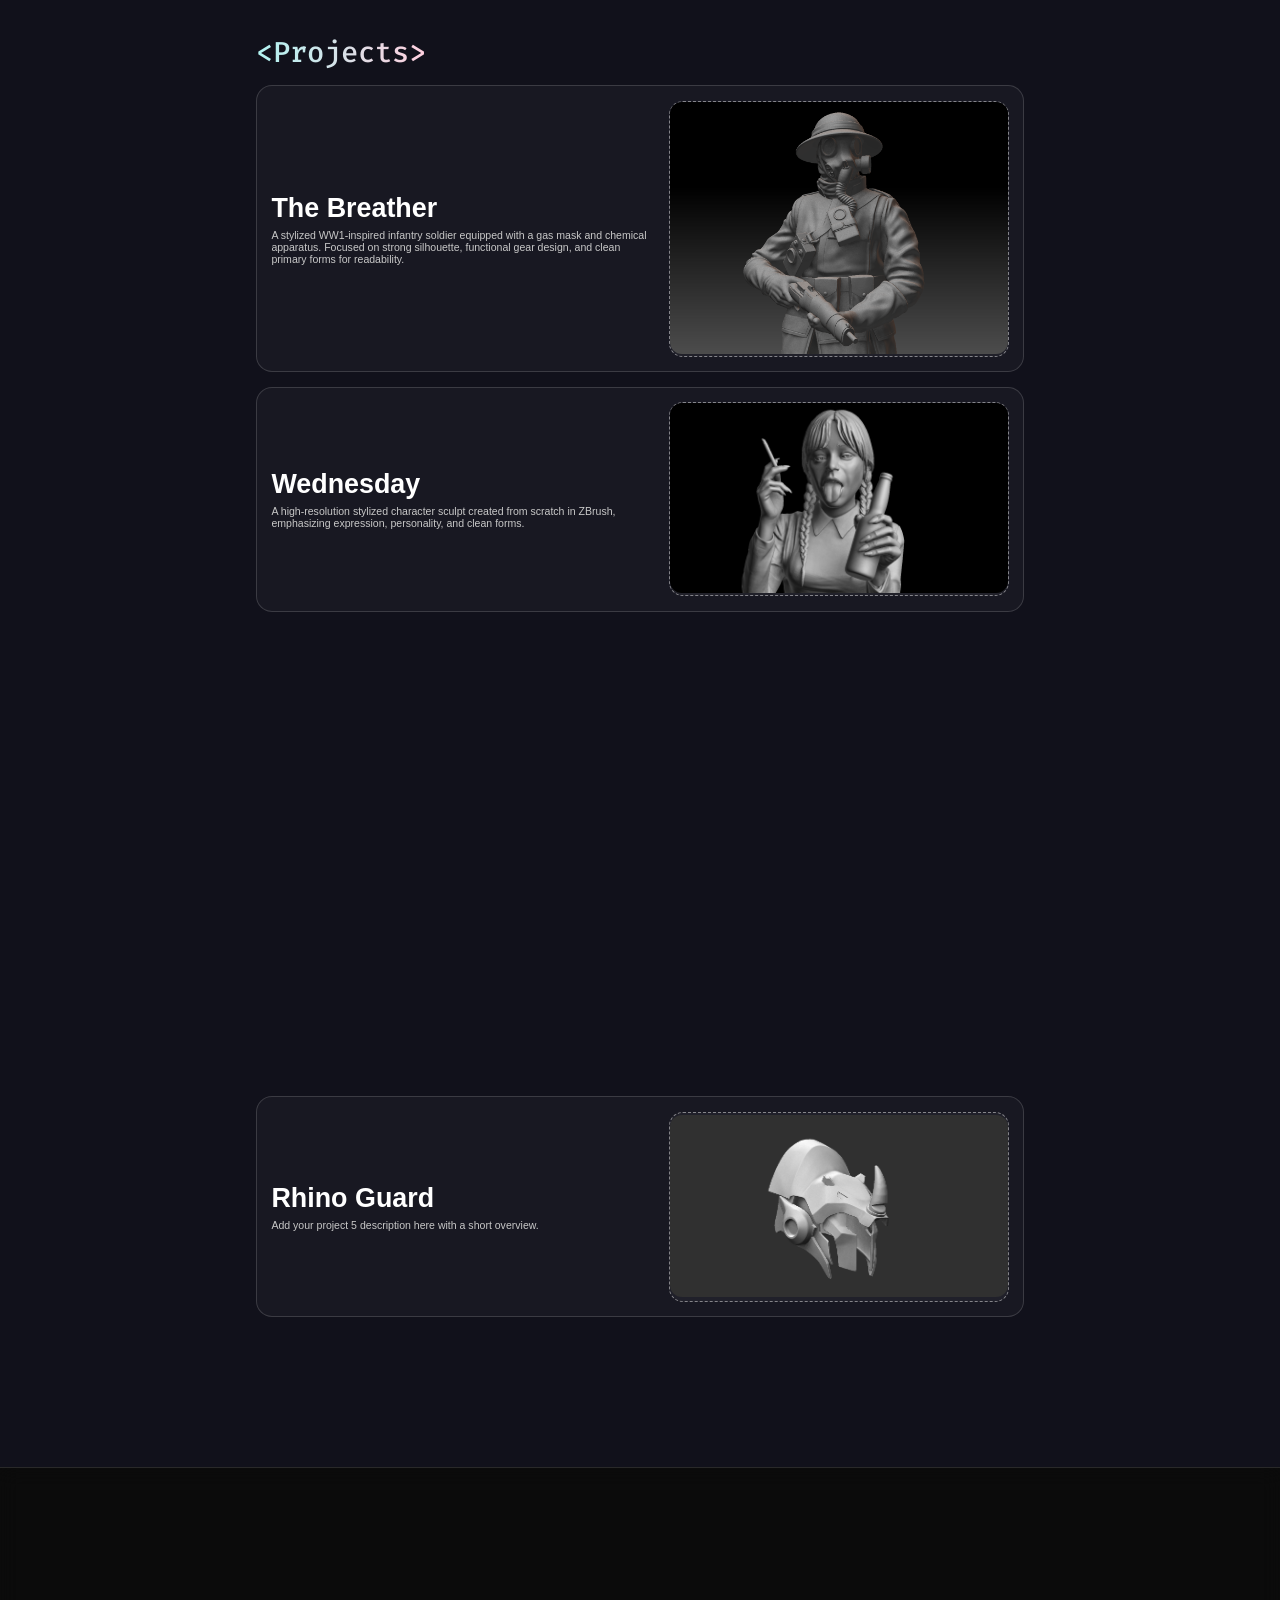
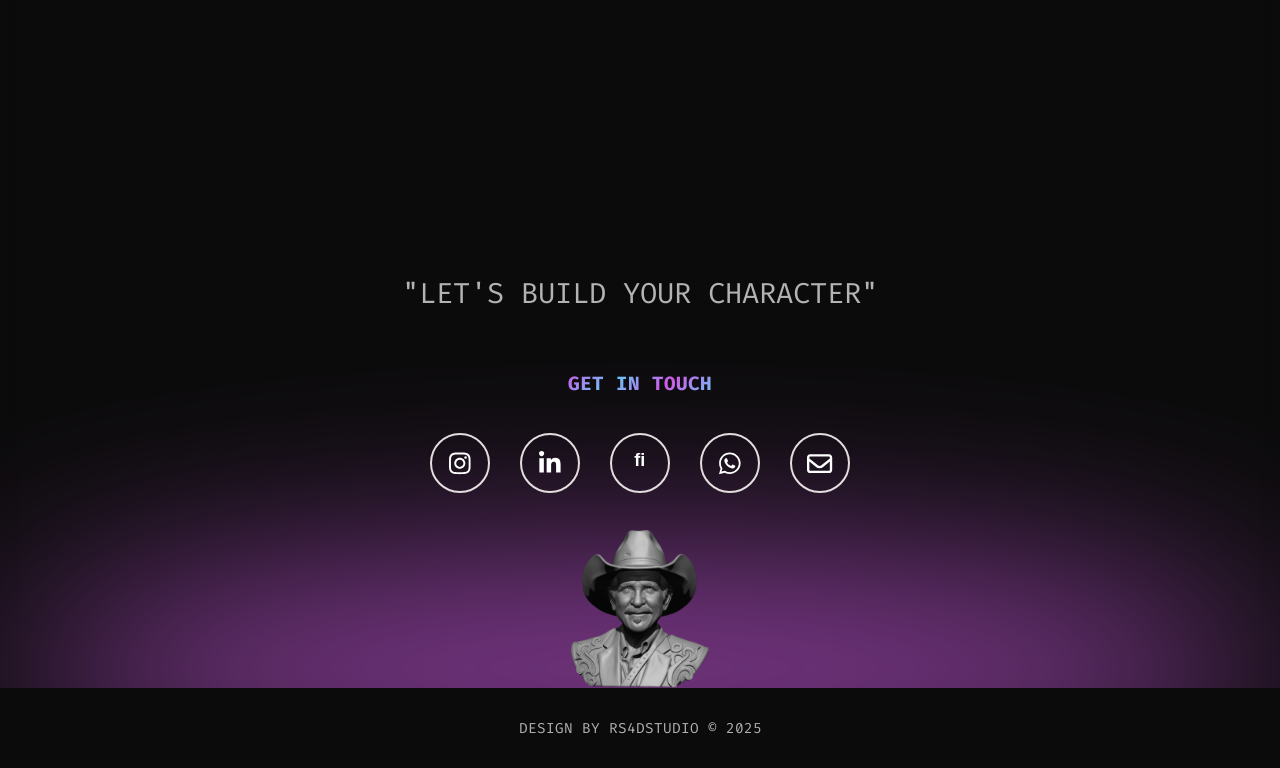
==== commit 63fba87c: "Update index.html" ====
--- a/index.html
+++ b/index.html
@@ -69,11 +69,11 @@
   <meta name="twitter:title" content="RS4D Studio Art and Crafts" />
   <meta name="twitter:description"
   content="RS4D Studio Art and Crafts creates custom 3D character sculpts, print-ready models, prototypes, and handcrafted digital art." />
-  <meta name="twitter:image" content="https://rs4dstudio.com/src/png/Preview-card-min.png" />
+  <meta name="twitter:image" content="https://rs4dstudio.com/src/renders/1666.png" />
   <meta name="twitter:image:alt" content="RS4D Studio 3D artwork preview" />
   <title>RS4D Studio Art and Crafts</title>
   <link rel="canonical" href="https://rs4dstudio.com/" />
-  <link rel="icon" type="image/x-icon" href="src/png/logo.png" />
+  <link rel="icon" type="image/x-icon" href="src/png/829.png" />
   <!-- aos cdn -->
   <link rel="stylesheet" href="https://unpkg.com/aos@next/dist/aos.css" />
   <!-- stylesheet -->
@@ -286,7 +286,7 @@
             </p>
             <br />
             <p tabindex="0">
-              The gole is simple- Create strong, clean, and usable 3D models that work in real production, not just look good in renders.  
+              The goal is simple- Create strong, clean, and usable 3D models that work in real production, not just look good in renders.  
             </p>
              <!-- Resume button -->
       
